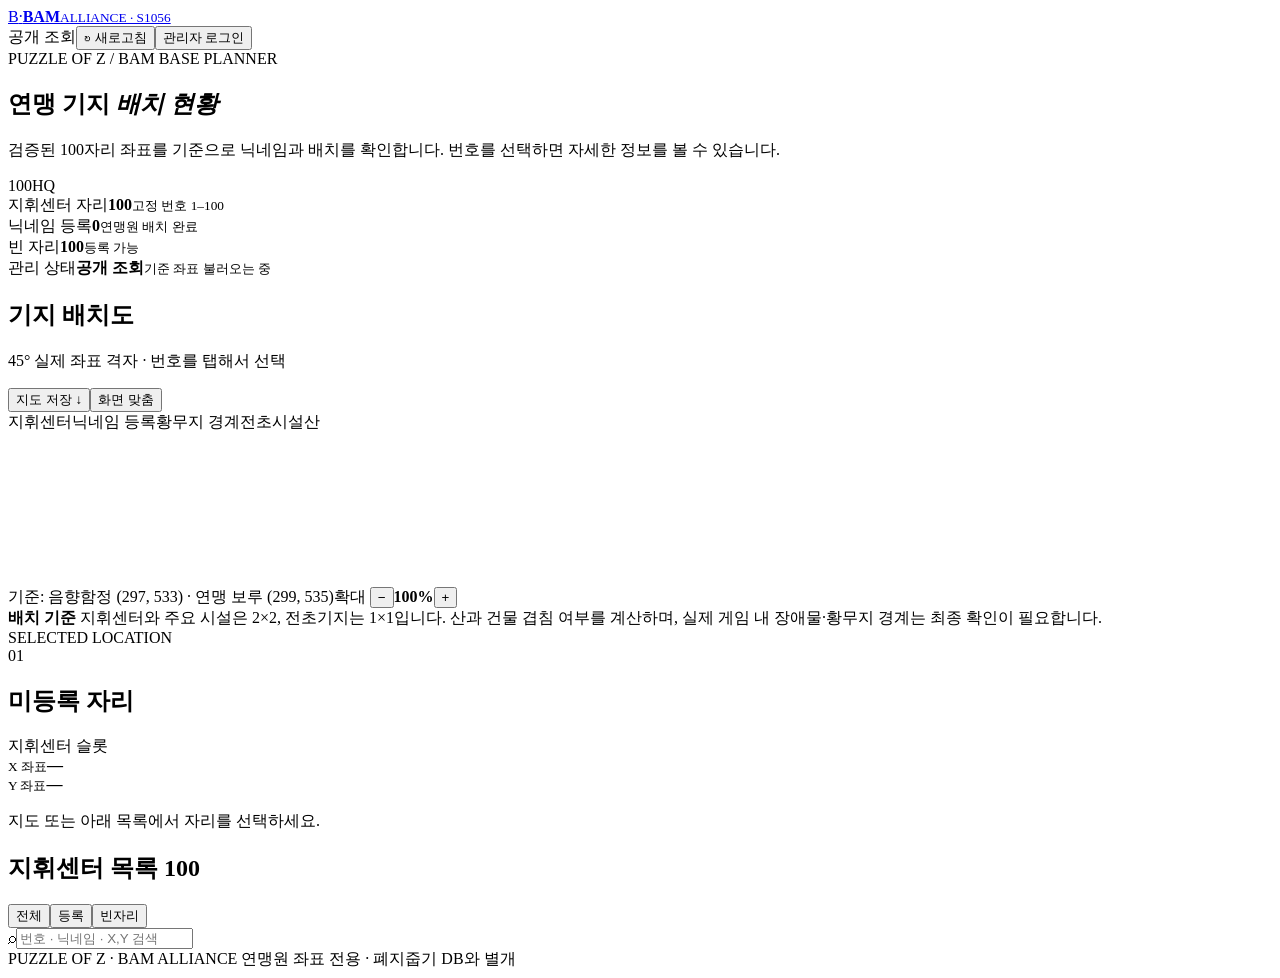
==== alliance/index.html @ bd4b23c2 "Add separate mobile alliance layout management UI" ====
<!doctype html>
<html lang="ko">
<head>
  <meta charset="utf-8"><meta name="viewport" content="width=device-width,initial-scale=1,viewport-fit=cover">
  <meta name="theme-color" content="#10263c">
  <meta name="description" content="Puzzle of Z BAM 연맹 100자리 기지 배치도와 실시간 좌표·닉네임 관리">
  <title>BAM 연맹 | 기지 좌표 관리</title>
  <link rel="stylesheet" href="./style.css?v=3">
  <script defer src="./app.js?v=3"></script>
</head>
<body>
  <header class="topbar">
    <div class="top-inner"><a class="brand" href="./" aria-label="BAM 연맹 좌표 홈"><span class="brand-symbol">B<span>·</span></span><span><strong>BAM</strong><small>ALLIANCE · S1056</small></span></a>
      <div class="top-actions"><span class="online-indicator"><i></i>공개 조회</span><button class="top-button" id="refresh" title="최신 데이터 다시 읽기">↻ <span>새로고침</span></button><button class="top-button admin-button" id="adminOpen">관리자 로그인</button></div>
    </div>
  </header>
  <main class="container">
    <section class="intro">
      <div class="eyebrow">PUZZLE OF Z / BAM BASE PLANNER</div><div class="intro-row"><div><h1>연맹 기지 <em>배치 현황</em></h1><p>검증된 100자리 좌표를 기준으로 닉네임과 배치를 확인합니다. 번호를 선택하면 자세한 정보를 볼 수 있습니다.</p></div><div class="intro-mark" aria-hidden="true">100<span>HQ</span></div></div>
    </section>
    <section class="metrics" aria-label="현황">
      <div class="metric"><span>지휘센터 자리</span><strong id="countTotal">100</strong><small>고정 번호 1–100</small></div>
      <div class="metric"><span>닉네임 등록</span><strong id="countRegistered">0</strong><small>연맹원 배치 완료</small></div>
      <div class="metric"><span>빈 자리</span><strong id="countVacant">100</strong><small>등록 가능</small></div>
      <div class="metric"><span>관리 상태</span><strong id="modeStatus" class="mode-small">공개 조회</strong><small id="updated">기준 좌표 불러오는 중</small></div>
    </section>
    <div id="notice" role="status" aria-live="polite" hidden></div>
    <section class="workbench">
      <div class="view-column">
        <div class="section-bar"><div><h2>기지 배치도</h2><p>45° 실제 좌표 격자 · 번호를 탭해서 선택</p></div><div class="bar-actions"><button class="quiet" id="exportSvg" title="표시된 배치도 SVG로 저장">지도 저장 ↓</button><button class="quiet" id="resetZoom">화면 맞춤</button></div></div>
        <div class="map-card">
          <div class="legend"><span><i class="swatch hq"></i>지휘센터</span><span><i class="swatch named"></i>닉네임 등록</span><span><i class="swatch edge"></i>황무지 경계</span><span><i class="swatch outpost"></i>전초</span><span><i class="swatch facility"></i>시설</span><span><i class="swatch mountain"></i>산</span></div>
          <div class="map-stage" id="mapStage"><svg id="mapSvg" role="img" aria-label="100개 지휘센터와 연맹 시설 좌표 지도" xmlns="http://www.w3.org/2000/svg" tabindex="0"></svg></div>
          <div class="map-foot"><span><i class="foot-dot"></i> 기준: 음향함정 (297, 533) · 연맹 보루 (299, 535)</span><span>확대 <button id="zoomOut" aria-label="축소">−</button><b id="zoomLabel">100%</b><button id="zoomIn" aria-label="확대">+</button></span></div>
        </div>
        <div class="map-note"><strong>배치 기준</strong> 지휘센터와 주요 시설은 2×2, 전초기지는 1×1입니다. 산과 건물 겹침 여부를 계산하며, 실제 게임 내 장애물·황무지 경계는 최종 확인이 필요합니다.</div>
      </div>
      <aside class="side-column">
        <section class="panel focus-panel"><div class="panel-label">SELECTED LOCATION</div><div class="focus-head"><div class="num-chip" id="selNum">01</div><div><h2 id="selName">미등록 자리</h2><span id="selSub">지휘센터 슬롯</span></div></div><div class="coord-grid"><div><small>X 좌표</small><strong id="selX">—</strong></div><div><small>Y 좌표</small><strong id="selY">—</strong></div></div><button id="editOpen" class="primary-button" hidden>이 자리 수정하기</button><p class="focus-help" id="focusHelp">지도 또는 아래 목록에서 자리를 선택하세요.</p></section>
        <section class="panel list-panel"><div class="panel-top"><h2>지휘센터 목록 <span id="listCount">100</span></h2><div class="switches" role="group" aria-label="자리 필터"><button class="active" data-filter="all">전체</button><button data-filter="named">등록</button><button data-filter="vacant">빈자리</button></div></div><label class="search-box"><span>⌕</span><input id="search" type="search" autocomplete="off" placeholder="번호 · 닉네임 · X,Y 검색" aria-label="지휘센터 검색"></label><div id="slotList" class="slot-list"></div></section>
      </aside>
    </section>
    <footer>PUZZLE OF Z · BAM ALLIANCE <span>연맹원 좌표 전용 · 폐지줍기 DB와 별개</span></footer>
  </main>
  <div class="overlay" id="loginDialog" hidden><div class="dialog" role="dialog" aria-modal="true" aria-labelledby="loginTitle"><button class="close" data-close="loginDialog" aria-label="닫기">×</button><div class="dialog-icon">◆</div><h2 id="loginTitle">연맹장 관리 모드</h2><p>비밀번호로 로그인하면 닉네임과 좌표를 편집할 수 있습니다.</p><form id="loginForm"><label class="field-label" for="pinInput">관리 비밀번호</label><input id="pinInput" type="password" inputmode="numeric" autocomplete="current-password" placeholder="비밀번호 입력" required maxlength="32"><div id="loginError" class="error"></div><button class="primary-button" type="submit">관리자 로그인</button></form><small>연맹원 조회는 비밀번호 없이 사용할 수 있습니다.</small></div></div>
  <div class="overlay" id="editDialog" hidden><div class="dialog" role="dialog" aria-modal="true" aria-labelledby="editTitle"><button class="close" data-close="editDialog" aria-label="닫기">×</button><div class="dialog-icon">✎</div><h2 id="editTitle">지휘센터 수정</h2><p>지휘센터 번호는 유지됩니다. 닉네임 또는 좌표를 수정하면 지도에 반영됩니다.</p><form id="editForm"><div class="form-columns"><div><label class="field-label" for="editNumber">번호</label><input id="editNumber" readonly></div><div><label class="field-label" for="editNickname">닉네임</label><input id="editNickname" maxlength="24" autocomplete="off" placeholder="예: 크로미"></div><div><label class="field-label" for="editX">X 좌표</label><input id="editX" type="number" min="0" max="2000" required></div><div><label class="field-label" for="editY">Y 좌표</label><input id="editY" type="number" min="0" max="2000" required></div></div><div id="editError" class="error"></div><button class="primary-button" type="submit">GitHub가 아닌 별도 DB에 저장</button></form><small>2×2 건물 충돌 및 녹색 영역을 서버에서 다시 검사합니다.</small></div></div>
</body></html>
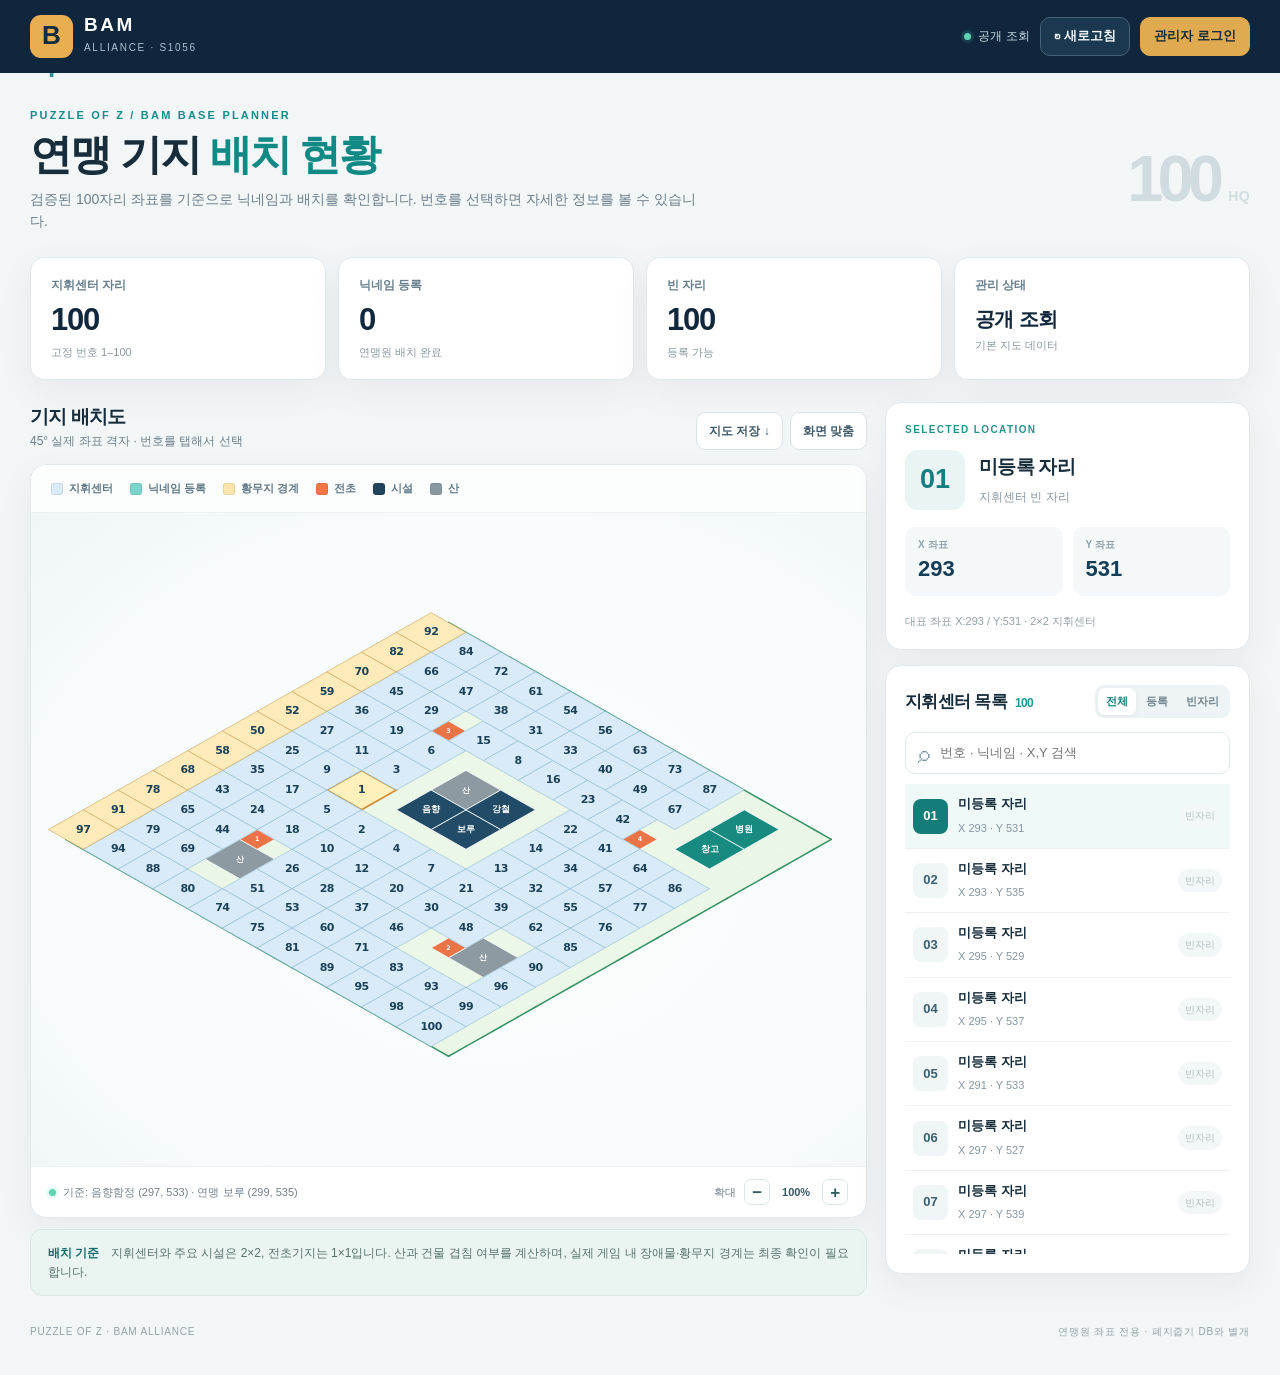
==== commit 715efce2: "Simplify guild leader edit button label" ====
--- a/alliance/index.html
+++ b/alliance/index.html
@@ -43,5 +43,5 @@
     <footer>PUZZLE OF Z · BAM ALLIANCE <span>연맹원 좌표 전용 · 폐지줍기 DB와 별개</span></footer>
   </main>
   <div class="overlay" id="loginDialog" hidden><div class="dialog" role="dialog" aria-modal="true" aria-labelledby="loginTitle"><button class="close" data-close="loginDialog" aria-label="닫기">×</button><div class="dialog-icon">◆</div><h2 id="loginTitle">연맹장 관리 모드</h2><p>비밀번호로 로그인하면 닉네임과 좌표를 편집할 수 있습니다.</p><form id="loginForm"><label class="field-label" for="pinInput">관리 비밀번호</label><input id="pinInput" type="password" inputmode="numeric" autocomplete="current-password" placeholder="비밀번호 입력" required maxlength="32"><div id="loginError" class="error"></div><button class="primary-button" type="submit">관리자 로그인</button></form><small>연맹원 조회는 비밀번호 없이 사용할 수 있습니다.</small></div></div>
-  <div class="overlay" id="editDialog" hidden><div class="dialog" role="dialog" aria-modal="true" aria-labelledby="editTitle"><button class="close" data-close="editDialog" aria-label="닫기">×</button><div class="dialog-icon">✎</div><h2 id="editTitle">지휘센터 수정</h2><p>지휘센터 번호는 유지됩니다. 닉네임 또는 좌표를 수정하면 지도에 반영됩니다.</p><form id="editForm"><div class="form-columns"><div><label class="field-label" for="editNumber">번호</label><input id="editNumber" readonly></div><div><label class="field-label" for="editNickname">닉네임</label><input id="editNickname" maxlength="24" autocomplete="off" placeholder="예: 크로미"></div><div><label class="field-label" for="editX">X 좌표</label><input id="editX" type="number" min="0" max="2000" required></div><div><label class="field-label" for="editY">Y 좌표</label><input id="editY" type="number" min="0" max="2000" required></div></div><div id="editError" class="error"></div><button class="primary-button" type="submit">GitHub가 아닌 별도 DB에 저장</button></form><small>2×2 건물 충돌 및 녹색 영역을 서버에서 다시 검사합니다.</small></div></div>
+  <div class="overlay" id="editDialog" hidden><div class="dialog" role="dialog" aria-modal="true" aria-labelledby="editTitle"><button class="close" data-close="editDialog" aria-label="닫기">×</button><div class="dialog-icon">✎</div><h2 id="editTitle">지휘센터 수정</h2><p>지휘센터 번호는 유지됩니다. 닉네임 또는 좌표를 수정하면 지도에 반영됩니다.</p><form id="editForm"><div class="form-columns"><div><label class="field-label" for="editNumber">번호</label><input id="editNumber" readonly></div><div><label class="field-label" for="editNickname">닉네임</label><input id="editNickname" maxlength="24" autocomplete="off" placeholder="예: 크로미"></div><div><label class="field-label" for="editX">X 좌표</label><input id="editX" type="number" min="0" max="2000" required></div><div><label class="field-label" for="editY">Y 좌표</label><input id="editY" type="number" min="0" max="2000" required></div></div><div id="editError" class="error"></div><button class="primary-button" type="submit">변경사항 저장</button></form><small>2×2 건물 충돌 및 녹색 영역을 서버에서 다시 검사합니다.</small></div></div>
 </body></html>
--- a/alliance/style.css
+++ b/alliance/style.css
@@ -0,0 +1 @@
+:root{--navy:#10273d;--navy2:#19374f;--ink:#172d3c;--sub:#6c7e8b;--bg:#f3f6f7;--line:#e0e8ec;--teal:#067f7c;--gold:#dda548;--blue:#dcecf7;--shadow:0 12px 36px rgba(20,43,62,.055)}*{box-sizing:border-box}html{scroll-behavior:smooth}body{margin:0;background:var(--bg);color:var(--ink);font:15px/1.55 -apple-system,BlinkMacSystemFont,"Noto Sans KR","Apple SD Gothic Neo","Malgun Gothic",sans-serif}button,input{font:inherit}button{cursor:pointer}button:focus-visible,input:focus-visible{outline:3px solid #78d0c7;outline-offset:2px}a{color:inherit;text-decoration:none}[hidden]{display:none!important}.topbar{background:#10263c;color:#fff}.top-inner{max-width:1500px;padding:15px 30px;margin:auto;display:flex;align-items:center;justify-content:space-between;gap:15px}.brand{display:flex;align-items:center;gap:11px}.brand-symbol{background:#e9ae50;color:#152d3f;font-size:26px;font-weight:900;border-radius:11px;display:grid;place-items:center;width:43px;height:43px}.brand-symbol span{color:#278f91}.brand strong{display:block;font-size:19px;letter-spacing:.13em;line-height:1}.brand small{font-size:10px;letter-spacing:.17em;color:#aac2d1}.top-actions{display:flex;gap:10px;align-items:center}.top-button{border:1px solid #456176;color:#f0f7fa;background:#1a3850;border-radius:10px;padding:8px 13px;font-weight:650;font-size:13px}.top-button:hover{background:#254b65}.admin-button{background:#dfaa50;color:#152c3d;border-color:#dfaa50}.admin-button:hover{background:#f4c672}.online-indicator{display:flex;align-items:center;gap:7px;font-size:12px;color:#c8dbdf}.online-indicator i,.foot-dot{width:7px;height:7px;border-radius:100%;display:inline-block;background:#5ed4b5;box-shadow:0 0 0 3px rgba(94,212,181,.13)}.container{max-width:1500px;padding:0 30px;margin:auto}.intro{padding:34px 0 25px}.eyebrow{color:#168b8c;font-size:11px;font-weight:900;letter-spacing:.2em}.intro-row{display:flex;align-items:center;justify-content:space-between;gap:22px}.intro h1{font-size:clamp(29px,3.3vw,44px);line-height:1.16;letter-spacing:-.047em;margin:7px 0 9px}.intro h1 em{font-style:normal;color:#118985}.intro p{margin:0;color:var(--sub);font-size:14px;max-width:680px}.intro-mark{color:#d1dce0;font-size:65px;line-height:1;font-weight:900;letter-spacing:-.09em}.intro-mark span{font-size:14px;letter-spacing:.03em;margin-left:10px}.metrics{display:grid;grid-template-columns:repeat(4,minmax(0,1fr));gap:12px;margin-bottom:22px}.metric{border:1px solid var(--line);background:white;border-radius:14px;padding:18px 20px;min-width:0;box-shadow:var(--shadow)}.metric>span{display:block;color:#677f8d;font-size:12px;font-weight:650}.metric strong{display:block;font-size:31px;line-height:1.2;font-weight:850;letter-spacing:-.04em;margin-top:6px;color:var(--navy)}.metric .mode-small{font-size:20px;letter-spacing:-.03em;margin-top:12px}.metric small{display:block;color:#8798a2;font-size:11px;margin-top:6px;overflow:hidden;text-overflow:ellipsis;white-space:nowrap}.workbench{display:grid;grid-template-columns:minmax(0,1.95fr) minmax(315px,.85fr);gap:18px;align-items:start}.section-bar{display:flex;justify-content:space-between;gap:12px;align-items:end;margin:0 0 14px}.section-bar h2,.panel h2{font-size:19px;letter-spacing:-.04em;margin:0}.section-bar p{margin:0;color:var(--sub);font-size:12px}.bar-actions{display:flex;gap:7px}.quiet{background:#fff;border:1px solid #d9e4e9;color:#405a69;font-size:12px;font-weight:700;padding:9px 12px;border-radius:9px;white-space:nowrap}.quiet:hover{border-color:#84c2c1;color:var(--teal)}.map-card,.panel{background:#fff;border-radius:16px;border:1px solid var(--line);box-shadow:var(--shadow);overflow:hidden}.legend{display:flex;align-items:center;gap:17px;flex-wrap:wrap;padding:15px 20px;background:#fcfefe;border-bottom:1px solid #edf0f1;font-size:11px;font-weight:700;color:#607785}.legend>span{display:inline-flex;align-items:center;gap:6px}.swatch{display:inline-block;width:12px;height:12px;border-radius:3px;border:1px solid rgba(0,0,0,.08)}.swatch.hq{background:#d9ecf9}.swatch.named{background:#7bd4cc}.swatch.edge{background:#fbe5ab}.swatch.outpost{background:#f27543}.swatch.facility{background:#20445a}.swatch.mountain{background:#8a999f}.map-stage{position:relative;background:radial-gradient(ellipse at 55% 54%,#fdfefe 0%,#f7fbfb 70%,#f0f5f5 100%);height:clamp(410px,51vw,740px);min-height:410px;overflow:hidden;touch-action:none;cursor:grab}.map-stage.dragging{cursor:grabbing}.map-stage svg{width:100%;height:100%;display:block;user-select:none}.map-stage svg text{pointer-events:none}.map-stage .hq-tile{cursor:pointer;stroke:#8eb9d2;stroke-width:1.05;transition:fill .15s}.map-stage .hq-tile:hover{fill:#bdddee}.map-stage .hq-tile.selected{fill:#fff0bc!important;stroke:#d58e32;stroke-width:3}.map-stage .hq-tile.registered{fill:#a3e1dc}.map-stage .hq-tile.boundary{fill:#ffebb9}.map-stage .hq-tile.registered.boundary{fill:#cfe6c9}.map-stage .special-tile{stroke:#f7fcfd;stroke-width:1.45}.map-stage .territory{fill:#e4f5df;stroke:none}.map-stage .territory-border{stroke:#389366;stroke-width:2.7;stroke-linecap:round}.map-stage .mountain{fill:#8d9aa1}.map-stage .outpost{fill:#eb7447}.map-stage .fort,.map-stage .sound,.map-stage .steel{fill:#214b66}.map-stage .warehouse,.map-stage .hospital{fill:#178b80}.map-stage .hq-no{font-size:19px;font-weight:750;fill:#1b4158;text-anchor:middle;dominant-baseline:middle;letter-spacing:-1px}.map-stage .hq-nick{font-size:11.5px;font-weight:700;fill:#065752;text-anchor:middle;dominant-baseline:middle}.map-stage .special-label{font-size:16px;font-weight:750;fill:white;text-anchor:middle;dominant-baseline:middle}.map-stage .outpost-label{font-size:11px;font-weight:850;fill:#fff;text-anchor:middle;dominant-baseline:middle}.map-stage .mount-label{font-size:14px;font-weight:700;fill:white;text-anchor:middle;dominant-baseline:middle}.map-foot{display:flex;align-items:center;justify-content:space-between;gap:10px;border-top:1px solid #eaf0f1;padding:12px 18px;color:#71818a;font-size:11px}.map-foot>span:first-child{display:flex;align-items:center;gap:7px}.map-foot>span:last-child{white-space:nowrap;display:flex;align-items:center;gap:8px}.map-foot button{width:26px;height:26px;border-radius:7px;border:1px solid #d9e5e7;background:#fff;color:#315e64;font-size:17px;font-weight:bold;line-height:1}.map-foot b{font-size:11px;width:36px;text-align:center;color:#385968}.map-note{border:1px solid #d7e7e3;background:#eaf5f1;border-radius:12px;color:#58716d;padding:14px 17px;font-size:12px;margin-top:11px}.map-note strong{color:#166c6c;margin-right:8px}.side-column{display:grid;gap:15px}.panel{padding:19px}.panel-label{font-weight:850;font-size:10px;letter-spacing:.14em;color:#27918c;margin-bottom:12px}.focus-head{display:flex;gap:14px;align-items:center}.num-chip{width:60px;height:60px;border-radius:13px;background:#e9f4f4;color:#147e80;display:grid;place-items:center;font-size:27px;font-weight:850;flex:none}.focus-head h2{margin:0 0 3px;font-size:19px;overflow-wrap:anywhere}.focus-head span{font-size:12px;color:#8796a1}.coord-grid{display:grid;grid-template-columns:1fr 1fr;gap:10px;margin:17px 0}.coord-grid>div{background:#f4f8f9;border-radius:10px;padding:10px 13px}.coord-grid small{display:block;color:#91a1a9;font-size:10px;font-weight:700}.coord-grid strong{display:block;font-size:22px;color:#163e58;font-weight:800}.primary-button{display:block;width:100%;border:0;border-radius:10px;padding:13px;background:#0d8984;color:#fff;font-size:14px;font-weight:800}.primary-button:hover{background:#08716e}.focus-help{font-size:11px;color:#91a0a8;margin:12px 0 0}.panel-top{display:flex;justify-content:space-between;gap:8px;align-items:center;margin-bottom:14px}.panel-top h2{font-size:17px;white-space:nowrap}.panel-top h2 span{font-size:12px;margin-left:4px;color:#1c9894}.switches{display:flex;background:#eef3f5;padding:3px;border-radius:9px;gap:2px}.switches button{border:0;padding:5px 8px;font-size:11px;color:#71848f;background:transparent;border-radius:7px;font-weight:750}.switches button.active{color:#137c79;background:#fff;box-shadow:0 1px 4px #c2ced048}.search-box{height:42px;display:flex;gap:8px;align-items:center;padding:0 12px;border:1px solid #e0e9ec;border-radius:10px;margin-bottom:10px;color:#78949e}.search-box span{font-size:23px;line-height:1}.search-box input{border:0;outline:0;font-size:13px;background:none;width:100%;min-width:0}.slot-list{max-height:470px;overflow:auto;scrollbar-width:thin}.slot-row{display:flex;gap:10px;align-items:center;width:100%;padding:10px 8px;border:none;border-bottom:1px solid #edf1f2;background:transparent;text-align:left;color:inherit}.slot-row:hover,.slot-row.active{background:#eff9f7}.row-no{width:35px;height:35px;border-radius:8px;background:#f0f5f6;color:#3b6070;display:grid;place-items:center;font-size:13px;font-weight:800;flex:none}.slot-row.active .row-no{background:#157d79;color:#fff}.row-body{flex:1;min-width:0}.row-name{display:block;font-size:13px;font-weight:750;white-space:nowrap;overflow:hidden;text-overflow:ellipsis}.row-coords{font-size:11px;color:#8497a1}.row-status{font-size:10px;color:#b0bec5;background:#f4f7f8;border-radius:12px;padding:4px 7px}.row-status.filled{color:#078479;background:#e5f6f3}.empty-list{text-align:center;color:#8fa3ad;padding:24px 10px;font-size:12px}footer{display:flex;justify-content:space-between;gap:10px;color:#91a1a9;font-size:10px;letter-spacing:.08em;padding:28px 0 35px}#notice{padding:12px 16px;border-radius:10px;margin-bottom:14px;background:#ebf7f5;border:1px solid #cae7e2;color:#14736f;font-size:13px}#notice.error{color:#a64238;background:#fff1ec;border-color:#f3d9d1}.overlay{position:fixed;inset:0;z-index:40;background:#0b2232ad;display:grid;place-items:center;padding:16px;backdrop-filter:blur(3px)}.dialog{background:#fff;border-radius:18px;padding:28px;box-shadow:0 24px 90px #071f3059;width:min(100%,430px);position:relative;max-height:90vh;overflow:auto}.dialog-icon{border-radius:12px;background:#e6f5f0;color:#15877d;width:42px;height:42px;display:grid;place-items:center;font-size:22px;font-weight:800;margin-bottom:12px}.dialog h2{margin:0 0 6px;font-size:23px;letter-spacing:-.04em}.dialog p{font-size:13px;color:#7d9099;margin:0 0 20px}.dialog small{display:block;font-size:11px;color:#9aaaae;margin-top:14px}.close{position:absolute;right:17px;top:12px;border:0;background:transparent;font-size:27px;color:#91a2a7}.field-label{display:block;font-weight:750;font-size:12px;margin:10px 0 6px;color:#446674}.dialog input{width:100%;border-radius:10px;border:1px solid #dbe7e9;padding:11px 12px;background:#fbfdfd;color:#193e53;min-width:0}.dialog .primary-button{margin-top:17px}.form-columns{display:grid;grid-template-columns:1fr 1fr;gap:0 12px}.error{font-size:12px;color:#b64837;margin-top:6px;min-height:1em}@media(max-width:960px){.workbench{grid-template-columns:1fr}.side-column{grid-template-columns:minmax(245px,.8fr) minmax(300px,1.2fr);align-items:start}.slot-list{max-height:430px}}@media(max-width:700px){.container{padding:0 13px}.top-inner{padding:12px 13px}.brand-symbol{width:37px;height:37px;font-size:23px}.brand strong{font-size:17px}.top-actions{gap:6px}.online-indicator{display:none}.top-button{padding:8px;font-size:11px}.intro{padding:23px 2px 19px}.intro h1{font-size:31px}.intro p{font-size:12px}.intro-mark{display:none}.metrics{grid-template-columns:repeat(2,minmax(0,1fr));gap:8px;margin-bottom:18px}.metric{padding:12px 14px;border-radius:11px}.metric strong{font-size:26px}.metric .mode-small{font-size:17px}.section-bar h2{font-size:17px}.section-bar p{font-size:11px}.quiet{font-size:10px;padding:8px}.map-stage{height:490px;min-height:490px}.legend{padding:12px;gap:9px 12px;font-size:10px}.map-foot{padding:10px;font-size:9px}.map-foot>span:first-child{max-width:56%}.side-column{grid-template-columns:1fr}.slot-list{max-height:400px}.panel{padding:16px}footer{display:block;font-size:9px}footer span{display:block;margin-top:3px}}@media(prefers-reduced-motion:reduce){*{scroll-behavior:auto!important;transition:none!important}}
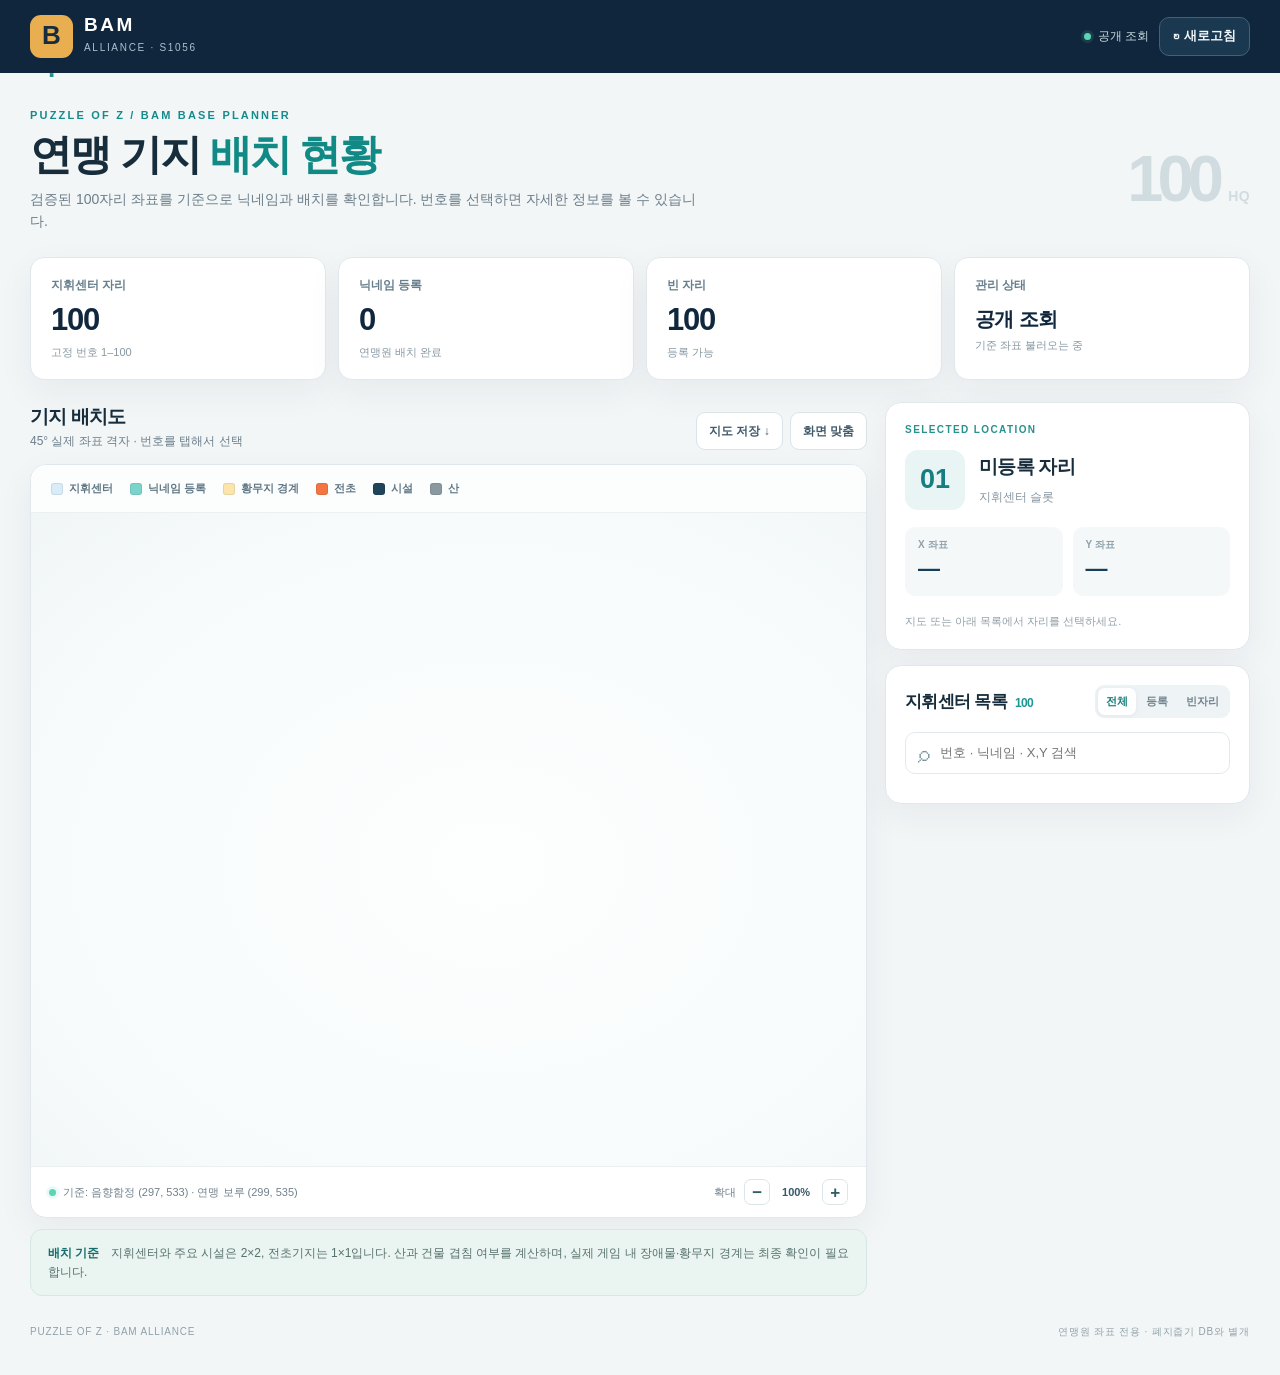
==== commit d8f22936: "Replace admin login with top-left B link to standalone administrator page" ====
--- a/alliance/index.html
+++ b/alliance/index.html
@@ -5,13 +5,13 @@
   <meta name="theme-color" content="#10263c">
   <meta name="description" content="Puzzle of Z BAM 연맹 100자리 기지 배치도와 실시간 좌표·닉네임 관리">
   <title>BAM 연맹 | 기지 좌표 관리</title>
-  <link rel="stylesheet" href="./style.css?v=3">
-  <script defer src="./app.js?v=3"></script>
+  <link rel="stylesheet" href="./style.css?v=5">
+  <script defer src="./app.js?v=5"></script>
 </head>
 <body>
   <header class="topbar">
-    <div class="top-inner"><a class="brand" href="./" aria-label="BAM 연맹 좌표 홈"><span class="brand-symbol">B<span>·</span></span><span><strong>BAM</strong><small>ALLIANCE · S1056</small></span></a>
-      <div class="top-actions"><span class="online-indicator"><i></i>공개 조회</span><button class="top-button" id="refresh" title="최신 데이터 다시 읽기">↻ <span>새로고침</span></button><button class="top-button admin-button" id="adminOpen">관리자 로그인</button></div>
+    <div class="top-inner"><div class="brand"><a class="brand-symbol" href="./admin.html" aria-label="연맹원 관리 페이지 열기" title="관리 페이지 열기">B<span>·</span></a><a class="brand-word" href="./"><strong>BAM</strong><small>ALLIANCE · S1056</small></a></div>
+      <div class="top-actions"><span class="online-indicator"><i></i>공개 조회</span><button class="top-button" id="refresh" title="최신 데이터 다시 읽기">↻ <span>새로고침</span></button></div>
     </div>
   </header>
   <main class="container">
@@ -42,6 +42,5 @@
     </section>
     <footer>PUZZLE OF Z · BAM ALLIANCE <span>연맹원 좌표 전용 · 폐지줍기 DB와 별개</span></footer>
   </main>
-  <div class="overlay" id="loginDialog" hidden><div class="dialog" role="dialog" aria-modal="true" aria-labelledby="loginTitle"><button class="close" data-close="loginDialog" aria-label="닫기">×</button><div class="dialog-icon">◆</div><h2 id="loginTitle">연맹장 관리 모드</h2><p>비밀번호로 로그인하면 닉네임과 좌표를 편집할 수 있습니다.</p><form id="loginForm"><label class="field-label" for="pinInput">관리 비밀번호</label><input id="pinInput" type="password" inputmode="numeric" autocomplete="current-password" placeholder="비밀번호 입력" required maxlength="32"><div id="loginError" class="error"></div><button class="primary-button" type="submit">관리자 로그인</button></form><small>연맹원 조회는 비밀번호 없이 사용할 수 있습니다.</small></div></div>
-  <div class="overlay" id="editDialog" hidden><div class="dialog" role="dialog" aria-modal="true" aria-labelledby="editTitle"><button class="close" data-close="editDialog" aria-label="닫기">×</button><div class="dialog-icon">✎</div><h2 id="editTitle">지휘센터 수정</h2><p>지휘센터 번호는 유지됩니다. 닉네임 또는 좌표를 수정하면 지도에 반영됩니다.</p><form id="editForm"><div class="form-columns"><div><label class="field-label" for="editNumber">번호</label><input id="editNumber" readonly></div><div><label class="field-label" for="editNickname">닉네임</label><input id="editNickname" maxlength="24" autocomplete="off" placeholder="예: 크로미"></div><div><label class="field-label" for="editX">X 좌표</label><input id="editX" type="number" min="0" max="2000" required></div><div><label class="field-label" for="editY">Y 좌표</label><input id="editY" type="number" min="0" max="2000" required></div></div><div id="editError" class="error"></div><button class="primary-button" type="submit">변경사항 저장</button></form><small>2×2 건물 충돌 및 녹색 영역을 서버에서 다시 검사합니다.</small></div></div>
+  <div class="overlay" id="editDialog" hidden><div class="dialog" role="dialog" aria-modal="true" aria-labelledby="editTitle"><button class="close" data-close="editDialog" aria-label="닫기">×</button><div class="dialog-icon">✎</div><h2 id="editTitle">지휘센터 수정</h2><p>지휘센터 번호는 유지됩니다. 닉네임 또는 좌표를 수정하면 지도가 바뀝니다.</p><form id="editForm"><div class="form-columns"><div><label class="field-label" for="editNumber">번호</label><input id="editNumber" readonly></div><div><label class="field-label" for="editNickname">닉네임</label><input id="editNickname" maxlength="24" autocomplete="off" placeholder="예: 크로미"></div><div><label class="field-label" for="editX">X 좌표</label><input id="editX" type="number" min="0" max="2000" required></div><div><label class="field-label" for="editY">Y 좌표</label><input id="editY" type="number" min="0" max="2000" required></div></div><div id="editError" class="error"></div><button class="primary-button" type="submit">변경사항 저장</button></form><small>2×2 건물 충돌 및 녹색 영역을 이 페이지에서 검사합니다.</small></div></div>
 </body></html>
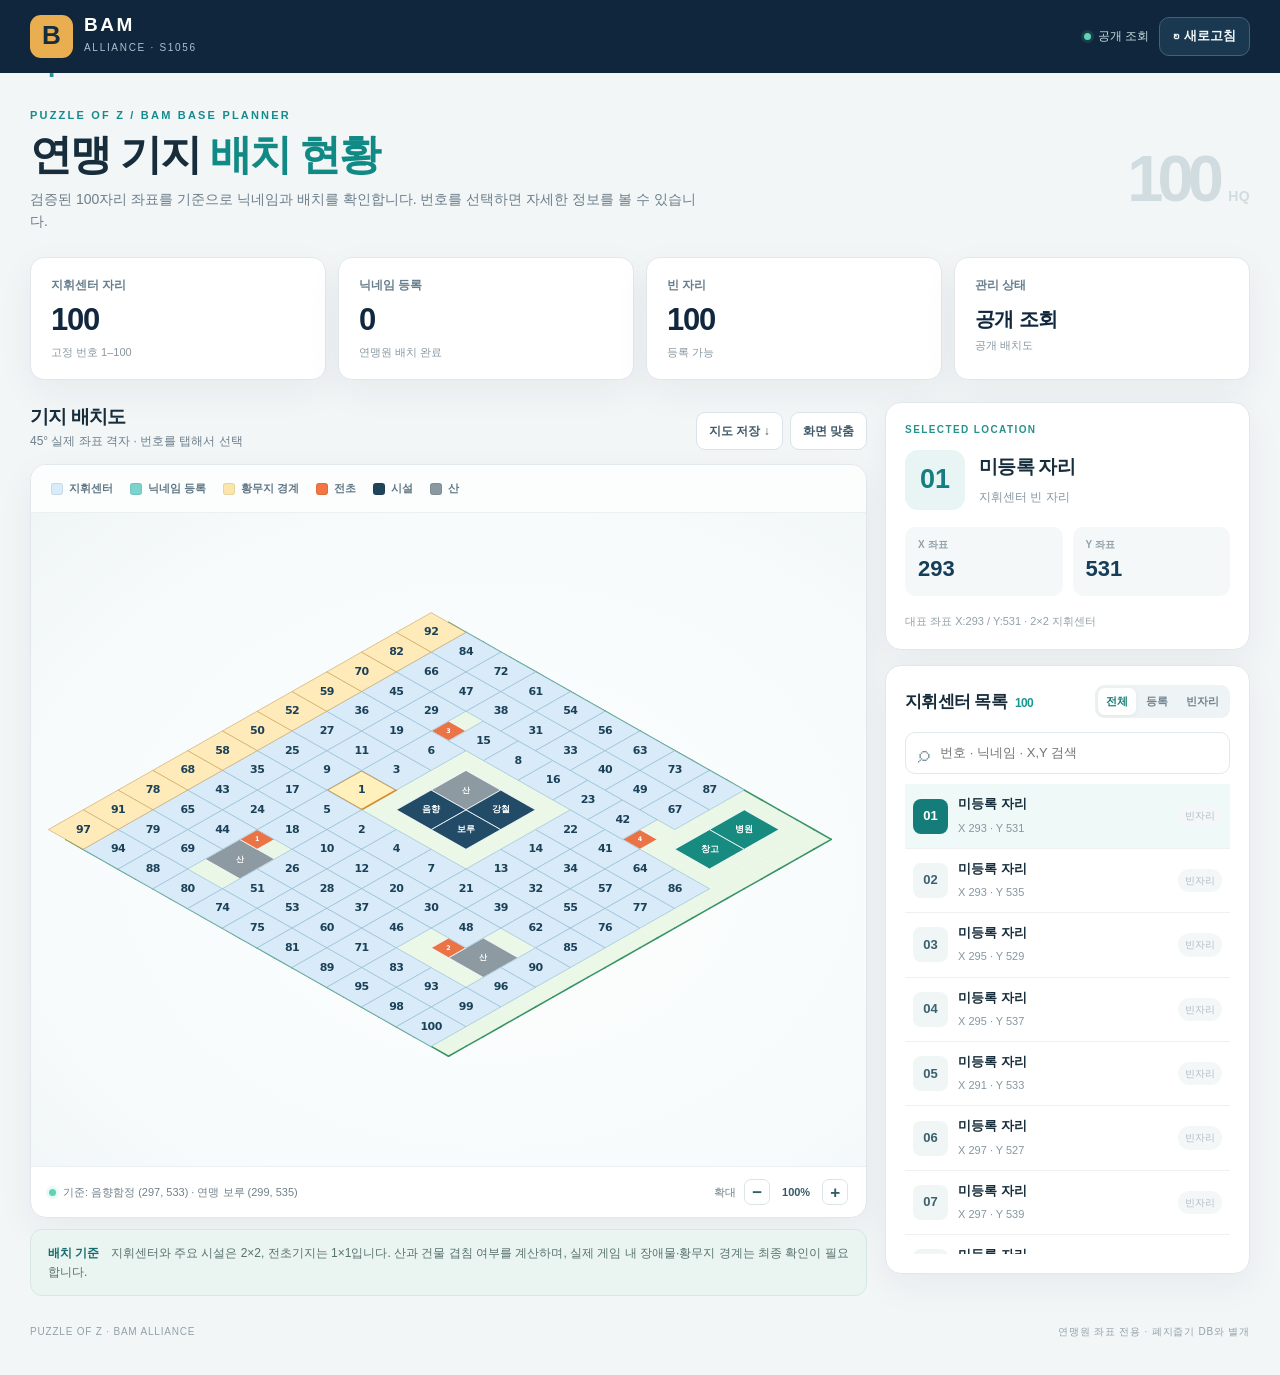
==== commit 40fa1832: "Load new shared GitHub editing and live public map script" ====
--- a/alliance/index.html
+++ b/alliance/index.html
@@ -5,8 +5,8 @@
   <meta name="theme-color" content="#10263c">
   <meta name="description" content="Puzzle of Z BAM 연맹 100자리 기지 배치도와 실시간 좌표·닉네임 관리">
   <title>BAM 연맹 | 기지 좌표 관리</title>
-  <link rel="stylesheet" href="./style.css?v=5">
-  <script defer src="./app.js?v=5"></script>
+  <link rel="stylesheet" href="./style.css?v=6">
+  <script defer src="./app.js?v=6"></script>
 </head>
 <body>
   <header class="topbar">
--- a/alliance/style.css
+++ b/alliance/style.css
@@ -1 +1,51 @@
-:root{--navy:#10273d;--navy2:#19374f;--ink:#172d3c;--sub:#6c7e8b;--bg:#f3f6f7;--line:#e0e8ec;--teal:#067f7c;--gold:#dda548;--blue:#dcecf7;--shadow:0 12px 36px rgba(20,43,62,.055)}*{box-sizing:border-box}html{scroll-behavior:smooth}body{margin:0;background:var(--bg);color:var(--ink);font:15px/1.55 -apple-system,BlinkMacSystemFont,"Noto Sans KR","Apple SD Gothic Neo","Malgun Gothic",sans-serif}button,input{font:inherit}button{cursor:pointer}button:focus-visible,input:focus-visible{outline:3px solid #78d0c7;outline-offset:2px}a{color:inherit;text-decoration:none}[hidden]{display:none!important}.topbar{background:#10263c;color:#fff}.top-inner{max-width:1500px;padding:15px 30px;margin:auto;display:flex;align-items:center;justify-content:space-between;gap:15px}.brand{display:flex;align-items:center;gap:11px}.brand-symbol{background:#e9ae50;color:#152d3f;font-size:26px;font-weight:900;border-radius:11px;display:grid;place-items:center;width:43px;height:43px}.brand-symbol span{color:#278f91}.brand strong{display:block;font-size:19px;letter-spacing:.13em;line-height:1}.brand small{font-size:10px;letter-spacing:.17em;color:#aac2d1}.top-actions{display:flex;gap:10px;align-items:center}.top-button{border:1px solid #456176;color:#f0f7fa;background:#1a3850;border-radius:10px;padding:8px 13px;font-weight:650;font-size:13px}.top-button:hover{background:#254b65}.admin-button{background:#dfaa50;color:#152c3d;border-color:#dfaa50}.admin-button:hover{background:#f4c672}.online-indicator{display:flex;align-items:center;gap:7px;font-size:12px;color:#c8dbdf}.online-indicator i,.foot-dot{width:7px;height:7px;border-radius:100%;display:inline-block;background:#5ed4b5;box-shadow:0 0 0 3px rgba(94,212,181,.13)}.container{max-width:1500px;padding:0 30px;margin:auto}.intro{padding:34px 0 25px}.eyebrow{color:#168b8c;font-size:11px;font-weight:900;letter-spacing:.2em}.intro-row{display:flex;align-items:center;justify-content:space-between;gap:22px}.intro h1{font-size:clamp(29px,3.3vw,44px);line-height:1.16;letter-spacing:-.047em;margin:7px 0 9px}.intro h1 em{font-style:normal;color:#118985}.intro p{margin:0;color:var(--sub);font-size:14px;max-width:680px}.intro-mark{color:#d1dce0;font-size:65px;line-height:1;font-weight:900;letter-spacing:-.09em}.intro-mark span{font-size:14px;letter-spacing:.03em;margin-left:10px}.metrics{display:grid;grid-template-columns:repeat(4,minmax(0,1fr));gap:12px;margin-bottom:22px}.metric{border:1px solid var(--line);background:white;border-radius:14px;padding:18px 20px;min-width:0;box-shadow:var(--shadow)}.metric>span{display:block;color:#677f8d;font-size:12px;font-weight:650}.metric strong{display:block;font-size:31px;line-height:1.2;font-weight:850;letter-spacing:-.04em;margin-top:6px;color:var(--navy)}.metric .mode-small{font-size:20px;letter-spacing:-.03em;margin-top:12px}.metric small{display:block;color:#8798a2;font-size:11px;margin-top:6px;overflow:hidden;text-overflow:ellipsis;white-space:nowrap}.workbench{display:grid;grid-template-columns:minmax(0,1.95fr) minmax(315px,.85fr);gap:18px;align-items:start}.section-bar{display:flex;justify-content:space-between;gap:12px;align-items:end;margin:0 0 14px}.section-bar h2,.panel h2{font-size:19px;letter-spacing:-.04em;margin:0}.section-bar p{margin:0;color:var(--sub);font-size:12px}.bar-actions{display:flex;gap:7px}.quiet{background:#fff;border:1px solid #d9e4e9;color:#405a69;font-size:12px;font-weight:700;padding:9px 12px;border-radius:9px;white-space:nowrap}.quiet:hover{border-color:#84c2c1;color:var(--teal)}.map-card,.panel{background:#fff;border-radius:16px;border:1px solid var(--line);box-shadow:var(--shadow);overflow:hidden}.legend{display:flex;align-items:center;gap:17px;flex-wrap:wrap;padding:15px 20px;background:#fcfefe;border-bottom:1px solid #edf0f1;font-size:11px;font-weight:700;color:#607785}.legend>span{display:inline-flex;align-items:center;gap:6px}.swatch{display:inline-block;width:12px;height:12px;border-radius:3px;border:1px solid rgba(0,0,0,.08)}.swatch.hq{background:#d9ecf9}.swatch.named{background:#7bd4cc}.swatch.edge{background:#fbe5ab}.swatch.outpost{background:#f27543}.swatch.facility{background:#20445a}.swatch.mountain{background:#8a999f}.map-stage{position:relative;background:radial-gradient(ellipse at 55% 54%,#fdfefe 0%,#f7fbfb 70%,#f0f5f5 100%);height:clamp(410px,51vw,740px);min-height:410px;overflow:hidden;touch-action:none;cursor:grab}.map-stage.dragging{cursor:grabbing}.map-stage svg{width:100%;height:100%;display:block;user-select:none}.map-stage svg text{pointer-events:none}.map-stage .hq-tile{cursor:pointer;stroke:#8eb9d2;stroke-width:1.05;transition:fill .15s}.map-stage .hq-tile:hover{fill:#bdddee}.map-stage .hq-tile.selected{fill:#fff0bc!important;stroke:#d58e32;stroke-width:3}.map-stage .hq-tile.registered{fill:#a3e1dc}.map-stage .hq-tile.boundary{fill:#ffebb9}.map-stage .hq-tile.registered.boundary{fill:#cfe6c9}.map-stage .special-tile{stroke:#f7fcfd;stroke-width:1.45}.map-stage .territory{fill:#e4f5df;stroke:none}.map-stage .territory-border{stroke:#389366;stroke-width:2.7;stroke-linecap:round}.map-stage .mountain{fill:#8d9aa1}.map-stage .outpost{fill:#eb7447}.map-stage .fort,.map-stage .sound,.map-stage .steel{fill:#214b66}.map-stage .warehouse,.map-stage .hospital{fill:#178b80}.map-stage .hq-no{font-size:19px;font-weight:750;fill:#1b4158;text-anchor:middle;dominant-baseline:middle;letter-spacing:-1px}.map-stage .hq-nick{font-size:11.5px;font-weight:700;fill:#065752;text-anchor:middle;dominant-baseline:middle}.map-stage .special-label{font-size:16px;font-weight:750;fill:white;text-anchor:middle;dominant-baseline:middle}.map-stage .outpost-label{font-size:11px;font-weight:850;fill:#fff;text-anchor:middle;dominant-baseline:middle}.map-stage .mount-label{font-size:14px;font-weight:700;fill:white;text-anchor:middle;dominant-baseline:middle}.map-foot{display:flex;align-items:center;justify-content:space-between;gap:10px;border-top:1px solid #eaf0f1;padding:12px 18px;color:#71818a;font-size:11px}.map-foot>span:first-child{display:flex;align-items:center;gap:7px}.map-foot>span:last-child{white-space:nowrap;display:flex;align-items:center;gap:8px}.map-foot button{width:26px;height:26px;border-radius:7px;border:1px solid #d9e5e7;background:#fff;color:#315e64;font-size:17px;font-weight:bold;line-height:1}.map-foot b{font-size:11px;width:36px;text-align:center;color:#385968}.map-note{border:1px solid #d7e7e3;background:#eaf5f1;border-radius:12px;color:#58716d;padding:14px 17px;font-size:12px;margin-top:11px}.map-note strong{color:#166c6c;margin-right:8px}.side-column{display:grid;gap:15px}.panel{padding:19px}.panel-label{font-weight:850;font-size:10px;letter-spacing:.14em;color:#27918c;margin-bottom:12px}.focus-head{display:flex;gap:14px;align-items:center}.num-chip{width:60px;height:60px;border-radius:13px;background:#e9f4f4;color:#147e80;display:grid;place-items:center;font-size:27px;font-weight:850;flex:none}.focus-head h2{margin:0 0 3px;font-size:19px;overflow-wrap:anywhere}.focus-head span{font-size:12px;color:#8796a1}.coord-grid{display:grid;grid-template-columns:1fr 1fr;gap:10px;margin:17px 0}.coord-grid>div{background:#f4f8f9;border-radius:10px;padding:10px 13px}.coord-grid small{display:block;color:#91a1a9;font-size:10px;font-weight:700}.coord-grid strong{display:block;font-size:22px;color:#163e58;font-weight:800}.primary-button{display:block;width:100%;border:0;border-radius:10px;padding:13px;background:#0d8984;color:#fff;font-size:14px;font-weight:800}.primary-button:hover{background:#08716e}.focus-help{font-size:11px;color:#91a0a8;margin:12px 0 0}.panel-top{display:flex;justify-content:space-between;gap:8px;align-items:center;margin-bottom:14px}.panel-top h2{font-size:17px;white-space:nowrap}.panel-top h2 span{font-size:12px;margin-left:4px;color:#1c9894}.switches{display:flex;background:#eef3f5;padding:3px;border-radius:9px;gap:2px}.switches button{border:0;padding:5px 8px;font-size:11px;color:#71848f;background:transparent;border-radius:7px;font-weight:750}.switches button.active{color:#137c79;background:#fff;box-shadow:0 1px 4px #c2ced048}.search-box{height:42px;display:flex;gap:8px;align-items:center;padding:0 12px;border:1px solid #e0e9ec;border-radius:10px;margin-bottom:10px;color:#78949e}.search-box span{font-size:23px;line-height:1}.search-box input{border:0;outline:0;font-size:13px;background:none;width:100%;min-width:0}.slot-list{max-height:470px;overflow:auto;scrollbar-width:thin}.slot-row{display:flex;gap:10px;align-items:center;width:100%;padding:10px 8px;border:none;border-bottom:1px solid #edf1f2;background:transparent;text-align:left;color:inherit}.slot-row:hover,.slot-row.active{background:#eff9f7}.row-no{width:35px;height:35px;border-radius:8px;background:#f0f5f6;color:#3b6070;display:grid;place-items:center;font-size:13px;font-weight:800;flex:none}.slot-row.active .row-no{background:#157d79;color:#fff}.row-body{flex:1;min-width:0}.row-name{display:block;font-size:13px;font-weight:750;white-space:nowrap;overflow:hidden;text-overflow:ellipsis}.row-coords{font-size:11px;color:#8497a1}.row-status{font-size:10px;color:#b0bec5;background:#f4f7f8;border-radius:12px;padding:4px 7px}.row-status.filled{color:#078479;background:#e5f6f3}.empty-list{text-align:center;color:#8fa3ad;padding:24px 10px;font-size:12px}footer{display:flex;justify-content:space-between;gap:10px;color:#91a1a9;font-size:10px;letter-spacing:.08em;padding:28px 0 35px}#notice{padding:12px 16px;border-radius:10px;margin-bottom:14px;background:#ebf7f5;border:1px solid #cae7e2;color:#14736f;font-size:13px}#notice.error{color:#a64238;background:#fff1ec;border-color:#f3d9d1}.overlay{position:fixed;inset:0;z-index:40;background:#0b2232ad;display:grid;place-items:center;padding:16px;backdrop-filter:blur(3px)}.dialog{background:#fff;border-radius:18px;padding:28px;box-shadow:0 24px 90px #071f3059;width:min(100%,430px);position:relative;max-height:90vh;overflow:auto}.dialog-icon{border-radius:12px;background:#e6f5f0;color:#15877d;width:42px;height:42px;display:grid;place-items:center;font-size:22px;font-weight:800;margin-bottom:12px}.dialog h2{margin:0 0 6px;font-size:23px;letter-spacing:-.04em}.dialog p{font-size:13px;color:#7d9099;margin:0 0 20px}.dialog small{display:block;font-size:11px;color:#9aaaae;margin-top:14px}.close{position:absolute;right:17px;top:12px;border:0;background:transparent;font-size:27px;color:#91a2a7}.field-label{display:block;font-weight:750;font-size:12px;margin:10px 0 6px;color:#446674}.dialog input{width:100%;border-radius:10px;border:1px solid #dbe7e9;padding:11px 12px;background:#fbfdfd;color:#193e53;min-width:0}.dialog .primary-button{margin-top:17px}.form-columns{display:grid;grid-template-columns:1fr 1fr;gap:0 12px}.error{font-size:12px;color:#b64837;margin-top:6px;min-height:1em}@media(max-width:960px){.workbench{grid-template-columns:1fr}.side-column{grid-template-columns:minmax(245px,.8fr) minmax(300px,1.2fr);align-items:start}.slot-list{max-height:430px}}@media(max-width:700px){.container{padding:0 13px}.top-inner{padding:12px 13px}.brand-symbol{width:37px;height:37px;font-size:23px}.brand strong{font-size:17px}.top-actions{gap:6px}.online-indicator{display:none}.top-button{padding:8px;font-size:11px}.intro{padding:23px 2px 19px}.intro h1{font-size:31px}.intro p{font-size:12px}.intro-mark{display:none}.metrics{grid-template-columns:repeat(2,minmax(0,1fr));gap:8px;margin-bottom:18px}.metric{padding:12px 14px;border-radius:11px}.metric strong{font-size:26px}.metric .mode-small{font-size:17px}.section-bar h2{font-size:17px}.section-bar p{font-size:11px}.quiet{font-size:10px;padding:8px}.map-stage{height:490px;min-height:490px}.legend{padding:12px;gap:9px 12px;font-size:10px}.map-foot{padding:10px;font-size:9px}.map-foot>span:first-child{max-width:56%}.side-column{grid-template-columns:1fr}.slot-list{max-height:400px}.panel{padding:16px}footer{display:block;font-size:9px}footer span{display:block;margin-top:3px}}@media(prefers-reduced-motion:reduce){*{scroll-behavior:auto!important;transition:none!important}}+:root{--navy:#10273d;--navy2:#19374f;--ink:#172d3c;--sub:#6c7e8b;--bg:#f3f6f7;--line:#e0e8ec;--teal:#067f7c;--gold:#dda548;--blue:#dcecf7;--shadow:0 12px 36px rgba(20,43,62,.055)}*{box-sizing:border-box}html{scroll-behavior:smooth}body{margin:0;background:var(--bg);color:var(--ink);font:15px/1.55 -apple-system,BlinkMacSystemFont,"Noto Sans KR","Apple SD Gothic Neo","Malgun Gothic",sans-serif}button,input{font:inherit}button{cursor:pointer}button:focus-visible,input:focus-visible{outline:3px solid #78d0c7;outline-offset:2px}a{color:inherit;text-decoration:none}[hidden]{display:none!important}.topbar{background:#10263c;color:#fff}.top-inner{max-width:1500px;padding:15px 30px;margin:auto;display:flex;align-items:center;justify-content:space-between;gap:15px}.brand{display:flex;align-items:center;gap:11px}.brand-symbol{background:#e9ae50;color:#152d3f;font-size:26px;font-weight:900;border-radius:11px;display:grid;place-items:center;width:43px;height:43px}.brand-symbol span{color:#278f91}.brand strong{display:block;font-size:19px;letter-spacing:.13em;line-height:1}.brand small{font-size:10px;letter-spacing:.17em;color:#aac2d1}.top-actions{display:flex;gap:10px;align-items:center}.top-button{border:1px solid #456176;color:#f0f7fa;background:#1a3850;border-radius:10px;padding:8px 13px;font-weight:650;font-size:13px}.top-button:hover{background:#254b65}.admin-button{background:#dfaa50;color:#152c3d;border-color:#dfaa50}.admin-button:hover{background:#f4c672}.online-indicator{display:flex;align-items:center;gap:7px;font-size:12px;color:#c8dbdf}.online-indicator i,.foot-dot{width:7px;height:7px;border-radius:100%;display:inline-block;background:#5ed4b5;box-shadow:0 0 0 3px rgba(94,212,181,.13)}.container{max-width:1500px;padding:0 30px;margin:auto}.intro{padding:34px 0 25px}.eyebrow{color:#168b8c;font-size:11px;font-weight:900;letter-spacing:.2em}.intro-row{display:flex;align-items:center;justify-content:space-between;gap:22px}.intro h1{font-size:clamp(29px,3.3vw,44px);line-height:1.16;letter-spacing:-.047em;margin:7px 0 9px}.intro h1 em{font-style:normal;color:#118985}.intro p{margin:0;color:var(--sub);font-size:14px;max-width:680px}.intro-mark{color:#d1dce0;font-size:65px;line-height:1;font-weight:900;letter-spacing:-.09em}.intro-mark span{font-size:14px;letter-spacing:.03em;margin-left:10px}.metrics{display:grid;grid-template-columns:repeat(4,minmax(0,1fr));gap:12px;margin-bottom:22px}.metric{border:1px solid var(--line);background:white;border-radius:14px;padding:18px 20px;min-width:0;box-shadow:var(--shadow)}.metric>span{display:block;color:#677f8d;font-size:12px;font-weight:650}.metric strong{display:block;font-size:31px;line-height:1.2;font-weight:850;letter-spacing:-.04em;margin-top:6px;color:var(--navy)}.metric .mode-small{font-size:20px;letter-spacing:-.03em;margin-top:12px}.metric small{display:block;color:#8798a2;font-size:11px;margin-top:6px;overflow:hidden;text-overflow:ellipsis;white-space:nowrap}.workbench{display:grid;grid-template-columns:minmax(0,1.95fr) minmax(315px,.85fr);gap:18px;align-items:start}.section-bar{display:flex;justify-content:space-between;gap:12px;align-items:end;margin:0 0 14px}.section-bar h2,.panel h2{font-size:19px;letter-spacing:-.04em;margin:0}.section-bar p{margin:0;color:var(--sub);font-size:12px}.bar-actions{display:flex;gap:7px}.quiet{background:#fff;border:1px solid #d9e4e9;color:#405a69;font-size:12px;font-weight:700;padding:9px 12px;border-radius:9px;white-space:nowrap}.quiet:hover{border-color:#84c2c1;color:var(--teal)}.map-card,.panel{background:#fff;border-radius:16px;border:1px solid var(--line);box-shadow:var(--shadow);overflow:hidden}.legend{display:flex;align-items:center;gap:17px;flex-wrap:wrap;padding:15px 20px;background:#fcfefe;border-bottom:1px solid #edf0f1;font-size:11px;font-weight:700;color:#607785}.legend>span{display:inline-flex;align-items:center;gap:6px}.swatch{display:inline-block;width:12px;height:12px;border-radius:3px;border:1px solid rgba(0,0,0,.08)}.swatch.hq{background:#d9ecf9}.swatch.named{background:#7bd4cc}.swatch.edge{background:#fbe5ab}.swatch.outpost{background:#f27543}.swatch.facility{background:#20445a}.swatch.mountain{background:#8a999f}.map-stage{position:relative;background:radial-gradient(ellipse at 55% 54%,#fdfefe 0%,#f7fbfb 70%,#f0f5f5 100%);height:clamp(410px,51vw,740px);min-height:410px;overflow:hidden;touch-action:none;cursor:grab}.map-stage.dragging{cursor:grabbing}.map-stage svg{width:100%;height:100%;display:block;user-select:none}.map-stage svg text{pointer-events:none}.map-stage .hq-tile{cursor:pointer;stroke:#8eb9d2;stroke-width:1.05;transition:fill .15s}.map-stage .hq-tile:hover{fill:#bdddee}.map-stage .hq-tile.selected{fill:#fff0bc!important;stroke:#d58e32;stroke-width:3}.map-stage .hq-tile.registered{fill:#a3e1dc}.map-stage .hq-tile.boundary{fill:#ffebb9}.map-stage .hq-tile.registered.boundary{fill:#cfe6c9}.map-stage .special-tile{stroke:#f7fcfd;stroke-width:1.45}.map-stage .territory{fill:#e4f5df;stroke:none}.map-stage .territory-border{stroke:#389366;stroke-width:2.7;stroke-linecap:round}.map-stage .mountain{fill:#8d9aa1}.map-stage .outpost{fill:#eb7447}.map-stage .fort,.map-stage .sound,.map-stage .steel{fill:#214b66}.map-stage .warehouse,.map-stage .hospital{fill:#178b80}.map-stage .hq-no{font-size:19px;font-weight:750;fill:#1b4158;text-anchor:middle;dominant-baseline:middle;letter-spacing:-1px}.map-stage .hq-nick{font-size:11.5px;font-weight:700;fill:#065752;text-anchor:middle;dominant-baseline:middle}.map-stage .special-label{font-size:16px;font-weight:750;fill:white;text-anchor:middle;dominant-baseline:middle}.map-stage .outpost-label{font-size:11px;font-weight:850;fill:#fff;text-anchor:middle;dominant-baseline:middle}.map-stage .mount-label{font-size:14px;font-weight:700;fill:white;text-anchor:middle;dominant-baseline:middle}.map-foot{display:flex;align-items:center;justify-content:space-between;gap:10px;border-top:1px solid #eaf0f1;padding:12px 18px;color:#71818a;font-size:11px}.map-foot>span:first-child{display:flex;align-items:center;gap:7px}.map-foot>span:last-child{white-space:nowrap;display:flex;align-items:center;gap:8px}.map-foot button{width:26px;height:26px;border-radius:7px;border:1px solid #d9e5e7;background:#fff;color:#315e64;font-size:17px;font-weight:bold;line-height:1}.map-foot b{font-size:11px;width:36px;text-align:center;color:#385968}.map-note{border:1px solid #d7e7e3;background:#eaf5f1;border-radius:12px;color:#58716d;padding:14px 17px;font-size:12px;margin-top:11px}.map-note strong{color:#166c6c;margin-right:8px}.side-column{display:grid;gap:15px}.panel{padding:19px}.panel-label{font-weight:850;font-size:10px;letter-spacing:.14em;color:#27918c;margin-bottom:12px}.focus-head{display:flex;gap:14px;align-items:center}.num-chip{width:60px;height:60px;border-radius:13px;background:#e9f4f4;color:#147e80;display:grid;place-items:center;font-size:27px;font-weight:850;flex:none}.focus-head h2{margin:0 0 3px;font-size:19px;overflow-wrap:anywhere}.focus-head span{font-size:12px;color:#8796a1}.coord-grid{display:grid;grid-template-columns:1fr 1fr;gap:10px;margin:17px 0}.coord-grid>div{background:#f4f8f9;border-radius:10px;padding:10px 13px}.coord-grid small{display:block;color:#91a1a9;font-size:10px;font-weight:700}.coord-grid strong{display:block;font-size:22px;color:#163e58;font-weight:800}.primary-button{display:block;width:100%;border:0;border-radius:10px;padding:13px;background:#0d8984;color:#fff;font-size:14px;font-weight:800}.primary-button:hover{background:#08716e}.focus-help{font-size:11px;color:#91a0a8;margin:12px 0 0}.panel-top{display:flex;justify-content:space-between;gap:8px;align-items:center;margin-bottom:14px}.panel-top h2{font-size:17px;white-space:nowrap}.panel-top h2 span{font-size:12px;margin-left:4px;color:#1c9894}.switches{display:flex;background:#eef3f5;padding:3px;border-radius:9px;gap:2px}.switches button{border:0;padding:5px 8px;font-size:11px;color:#71848f;background:transparent;border-radius:7px;font-weight:750}.switches button.active{color:#137c79;background:#fff;box-shadow:0 1px 4px #c2ced048}.search-box{height:42px;display:flex;gap:8px;align-items:center;padding:0 12px;border:1px solid #e0e9ec;border-radius:10px;margin-bottom:10px;color:#78949e}.search-box span{font-size:23px;line-height:1}.search-box input{border:0;outline:0;font-size:13px;background:none;width:100%;min-width:0}.slot-list{max-height:470px;overflow:auto;scrollbar-width:thin}.slot-row{display:flex;gap:10px;align-items:center;width:100%;padding:10px 8px;border:none;border-bottom:1px solid #edf1f2;background:transparent;text-align:left;color:inherit}.slot-row:hover,.slot-row.active{background:#eff9f7}.row-no{width:35px;height:35px;border-radius:8px;background:#f0f5f6;color:#3b6070;display:grid;place-items:center;font-size:13px;font-weight:800;flex:none}.slot-row.active .row-no{background:#157d79;color:#fff}.row-body{flex:1;min-width:0}.row-name{display:block;font-size:13px;font-weight:750;white-space:nowrap;overflow:hidden;text-overflow:ellipsis}.row-coords{font-size:11px;color:#8497a1}.row-status{font-size:10px;color:#b0bec5;background:#f4f7f8;border-radius:12px;padding:4px 7px}.row-status.filled{color:#078479;background:#e5f6f3}.empty-list{text-align:center;color:#8fa3ad;padding:24px 10px;font-size:12px}footer{display:flex;justify-content:space-between;gap:10px;color:#91a1a9;font-size:10px;letter-spacing:.08em;padding:28px 0 35px}#notice{padding:12px 16px;border-radius:10px;margin-bottom:14px;background:#ebf7f5;border:1px solid #cae7e2;color:#14736f;font-size:13px}#notice.error{color:#a64238;background:#fff1ec;border-color:#f3d9d1}.overlay{position:fixed;inset:0;z-index:40;background:#0b2232ad;display:grid;place-items:center;padding:16px;backdrop-filter:blur(3px)}.dialog{background:#fff;border-radius:18px;padding:28px;box-shadow:0 24px 90px #071f3059;width:min(100%,430px);position:relative;max-height:90vh;overflow:auto}.dialog-icon{border-radius:12px;background:#e6f5f0;color:#15877d;width:42px;height:42px;display:grid;place-items:center;font-size:22px;font-weight:800;margin-bottom:12px}.dialog h2{margin:0 0 6px;font-size:23px;letter-spacing:-.04em}.dialog p{font-size:13px;color:#7d9099;margin:0 0 20px}.dialog small{display:block;font-size:11px;color:#9aaaae;margin-top:14px}.close{position:absolute;right:17px;top:12px;border:0;background:transparent;font-size:27px;color:#91a2a7}.field-label{display:block;font-weight:750;font-size:12px;margin:10px 0 6px;color:#446674}.dialog input{width:100%;border-radius:10px;border:1px solid #dbe7e9;padding:11px 12px;background:#fbfdfd;color:#193e53;min-width:0}.dialog .primary-button{margin-top:17px}.form-columns{display:grid;grid-template-columns:1fr 1fr;gap:0 12px}.error{font-size:12px;color:#b64837;margin-top:6px;min-height:1em}@media(max-width:960px){.workbench{grid-template-columns:1fr}.side-column{grid-template-columns:minmax(245px,.8fr) minmax(300px,1.2fr);align-items:start}.slot-list{max-height:430px}}@media(max-width:700px){.container{padding:0 13px}.top-inner{padding:12px 13px}.brand-symbol{width:37px;height:37px;font-size:23px}.brand strong{font-size:17px}.top-actions{gap:6px}.online-indicator{display:none}.top-button{padding:8px;font-size:11px}.intro{padding:23px 2px 19px}.intro h1{font-size:31px}.intro p{font-size:12px}.intro-mark{display:none}.metrics{grid-template-columns:repeat(2,minmax(0,1fr));gap:8px;margin-bottom:18px}.metric{padding:12px 14px;border-radius:11px}.metric strong{font-size:26px}.metric .mode-small{font-size:17px}.section-bar h2{font-size:17px}.section-bar p{font-size:11px}.quiet{font-size:10px;padding:8px}.map-stage{height:490px;min-height:490px}.legend{padding:12px;gap:9px 12px;font-size:10px}.map-foot{padding:10px;font-size:9px}.map-foot>span:first-child{max-width:56%}.side-column{grid-template-columns:1fr}.slot-list{max-height:400px}.panel{padding:16px}footer{display:block;font-size:9px}footer span{display:block;margin-top:3px}}@media(prefers-reduced-motion:reduce){*{scroll-behavior:auto!important;transition:none!important}}
+
+/* Password-free local administration and B logo navigation */
+.brand-word{display:block;min-width:0}
+.brand-symbol{text-decoration:none;flex:none}
+.brand-symbol:hover{background:#f5c778;color:#10263c}
+.brand-symbol:focus-visible{outline:3px solid #75c9c3;outline-offset:3px}
+.admin-note{margin:0 0 18px;padding:17px 19px;border-color:#ecd399;background:#fff7e2;color:#6c5732;line-height:1.65}
+.admin-note strong{color:#8c5a20}
+.admin-note b{color:#624b2f}
+.admin-tools{display:flex;flex-wrap:wrap;gap:9px;margin-top:12px}
+.admin-tools button{background:#fff;padding:9px 13px;border-color:#e4cda2}
+.admin-tools .reset-button{margin-left:auto;color:#985f4a}
+body[data-admin="1"] .mode-small{color:#0e7f79}
+body[data-admin="1"] .intro h1 em{color:#b28035}
+@media(max-width:700px){
+ .top-inner{gap:6px}
+ .top-button{display:inline-flex;align-items:center;justify-content:center;text-decoration:none}
+ .admin-tools .reset-button{margin-left:0}
+ .admin-tools button{flex:1 1 auto}
+ .admin-note{font-size:12px;margin-bottom:14px;padding:14px}
+ .brand-word small{letter-spacing:.09em}
+}
+
+
+/* GitHub direct-edit authentication (one token registration per device) */
+.auth-header{display:flex;align-items:flex-start;justify-content:space-between;gap:12px}
+.auth-header>div{min-width:0}
+.auth-header strong{font-size:16px;color:#785225}
+.auth-header p{margin:4px 0 12px;font-size:12px;color:#7f6c4c;line-height:1.55}
+.auth-chip{border:1px solid #dfcfae;background:#fff3d8;color:#96713d;padding:5px 10px;border-radius:999px;white-space:nowrap;font-size:11px;font-weight:800}
+.auth-chip.connected{background:#e2f7ef;color:#087762;border-color:#b9decf}
+.token-form{max-width:900px}
+.token-form label{display:block;font-weight:700;color:#6e5e47;font-size:12px;margin-bottom:7px}
+.token-fields{display:flex;align-items:stretch;gap:9px}
+.token-fields input{background:#fff;border:1px solid #dfd5c5;border-radius:10px;flex:1;min-width:0;padding:11px 13px;font:14px system-ui,sans-serif;color:#203b4f}
+.token-fields .primary-button{width:auto;min-width:126px;white-space:nowrap;flex:none}
+.admin-note .admin-tools{align-items:center;margin-top:12px}
+.admin-note .admin-tools .token-help{display:inline-flex;align-items:center;text-decoration:none}
+.admin-note .admin-tools .reset-button{margin-left:auto}
+.admin-security{margin:12px 0 0;font-size:11px;color:#806b46;line-height:1.6}
+.admin-security b{color:#754c27}
+body[data-admin="1"] .mode-small{color:#0b7a6f}
+@media(max-width:700px){
+ .token-fields{flex-direction:column}
+ .token-fields input{width:100%}
+ .token-fields .primary-button{width:100%}
+ .auth-header strong{font-size:14px}
+ .auth-header p{font-size:11px}
+ .admin-note .admin-tools .reset-button{margin-left:0}
+}
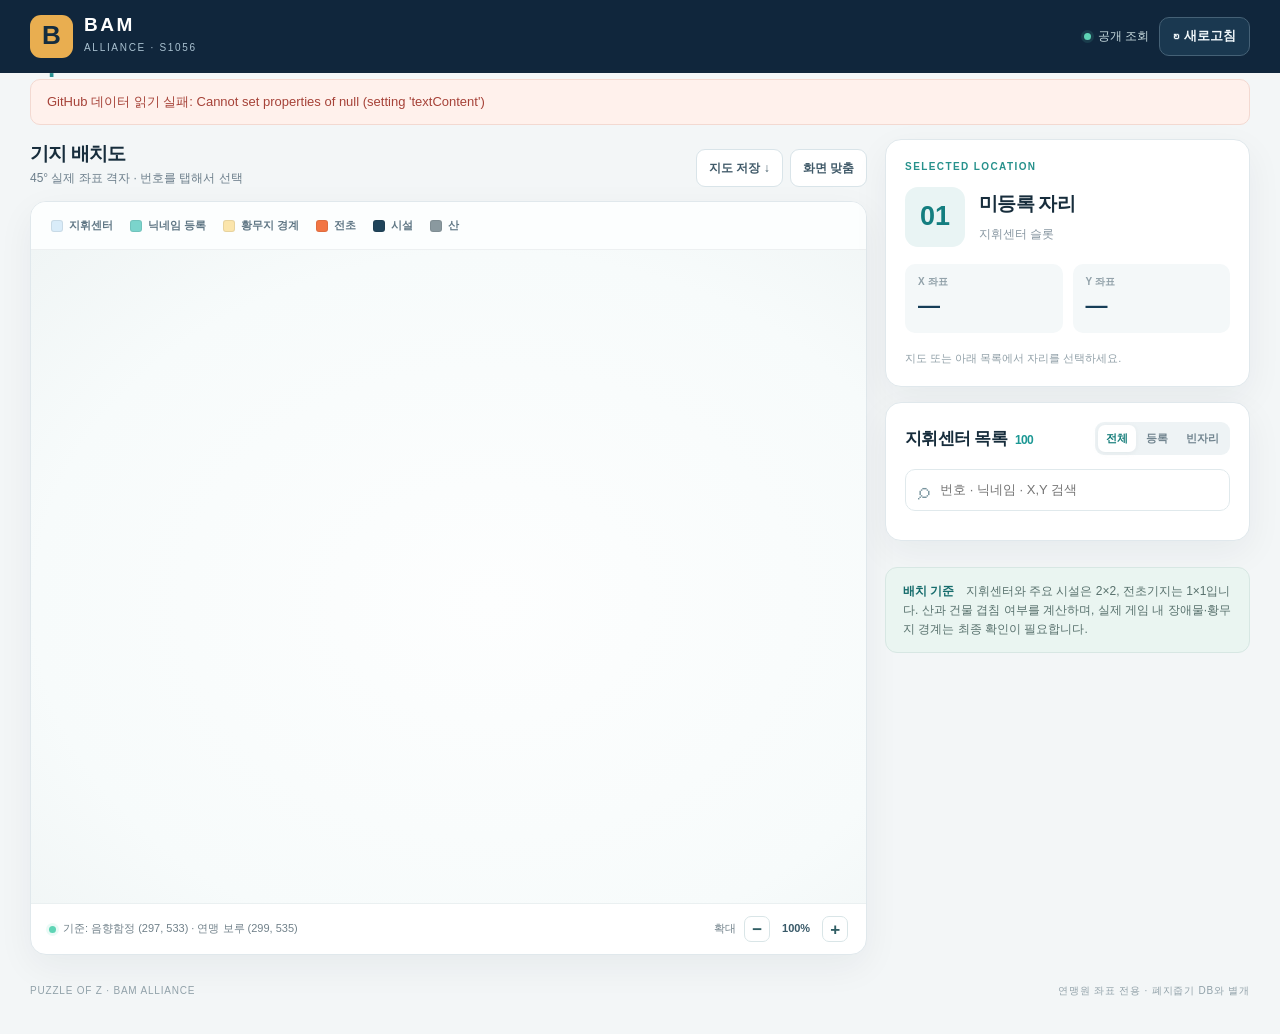
==== commit 26167a1c: "Place BAM alliance map first, then selected coordinate details and member list" ====
--- a/alliance/index.html
+++ b/alliance/index.html
@@ -5,8 +5,8 @@
   <meta name="theme-color" content="#10263c">
   <meta name="description" content="Puzzle of Z BAM 연맹 100자리 기지 배치도와 실시간 좌표·닉네임 관리">
   <title>BAM 연맹 | 기지 좌표 관리</title>
-  <link rel="stylesheet" href="./style.css?v=6">
-  <script defer src="./app.js?v=6"></script>
+  <link rel="stylesheet" href="./style.css?v=7">
+  <script defer src="./app.js?v=7"></script>
 </head>
 <body>
   <header class="topbar">
@@ -15,15 +15,7 @@
     </div>
   </header>
   <main class="container">
-    <section class="intro">
-      <div class="eyebrow">PUZZLE OF Z / BAM BASE PLANNER</div><div class="intro-row"><div><h1>연맹 기지 <em>배치 현황</em></h1><p>검증된 100자리 좌표를 기준으로 닉네임과 배치를 확인합니다. 번호를 선택하면 자세한 정보를 볼 수 있습니다.</p></div><div class="intro-mark" aria-hidden="true">100<span>HQ</span></div></div>
-    </section>
-    <section class="metrics" aria-label="현황">
-      <div class="metric"><span>지휘센터 자리</span><strong id="countTotal">100</strong><small>고정 번호 1–100</small></div>
-      <div class="metric"><span>닉네임 등록</span><strong id="countRegistered">0</strong><small>연맹원 배치 완료</small></div>
-      <div class="metric"><span>빈 자리</span><strong id="countVacant">100</strong><small>등록 가능</small></div>
-      <div class="metric"><span>관리 상태</span><strong id="modeStatus" class="mode-small">공개 조회</strong><small id="updated">기준 좌표 불러오는 중</small></div>
-    </section>
+
     <div id="notice" role="status" aria-live="polite" hidden></div>
     <section class="workbench">
       <div class="view-column">
@@ -33,11 +25,12 @@
           <div class="map-stage" id="mapStage"><svg id="mapSvg" role="img" aria-label="100개 지휘센터와 연맹 시설 좌표 지도" xmlns="http://www.w3.org/2000/svg" tabindex="0"></svg></div>
           <div class="map-foot"><span><i class="foot-dot"></i> 기준: 음향함정 (297, 533) · 연맹 보루 (299, 535)</span><span>확대 <button id="zoomOut" aria-label="축소">−</button><b id="zoomLabel">100%</b><button id="zoomIn" aria-label="확대">+</button></span></div>
         </div>
-        <div class="map-note"><strong>배치 기준</strong> 지휘센터와 주요 시설은 2×2, 전초기지는 1×1입니다. 산과 건물 겹침 여부를 계산하며, 실제 게임 내 장애물·황무지 경계는 최종 확인이 필요합니다.</div>
+
       </div>
       <aside class="side-column">
-        <section class="panel focus-panel"><div class="panel-label">SELECTED LOCATION</div><div class="focus-head"><div class="num-chip" id="selNum">01</div><div><h2 id="selName">미등록 자리</h2><span id="selSub">지휘센터 슬롯</span></div></div><div class="coord-grid"><div><small>X 좌표</small><strong id="selX">—</strong></div><div><small>Y 좌표</small><strong id="selY">—</strong></div></div><button id="editOpen" class="primary-button" hidden>이 자리 수정하기</button><p class="focus-help" id="focusHelp">지도 또는 아래 목록에서 자리를 선택하세요.</p></section>
+        <section class="panel focus-panel" id="detailPanel"><div class="panel-label">SELECTED LOCATION</div><div class="focus-head"><div class="num-chip" id="selNum">01</div><div><h2 id="selName">미등록 자리</h2><span id="selSub">지휘센터 슬롯</span></div></div><div class="coord-grid"><div><small>X 좌표</small><strong id="selX">—</strong></div><div><small>Y 좌표</small><strong id="selY">—</strong></div></div><button id="editOpen" class="primary-button" hidden>이 자리 수정하기</button><p class="focus-help" id="focusHelp">지도 또는 아래 목록에서 자리를 선택하세요.</p></section>
         <section class="panel list-panel"><div class="panel-top"><h2>지휘센터 목록 <span id="listCount">100</span></h2><div class="switches" role="group" aria-label="자리 필터"><button class="active" data-filter="all">전체</button><button data-filter="named">등록</button><button data-filter="vacant">빈자리</button></div></div><label class="search-box"><span>⌕</span><input id="search" type="search" autocomplete="off" placeholder="번호 · 닉네임 · X,Y 검색" aria-label="지휘센터 검색"></label><div id="slotList" class="slot-list"></div></section>
+                <div class="map-note"><strong>배치 기준</strong> 지휘센터와 주요 시설은 2×2, 전초기지는 1×1입니다. 산과 건물 겹침 여부를 계산하며, 실제 게임 내 장애물·황무지 경계는 최종 확인이 필요합니다.</div>
       </aside>
     </section>
     <footer>PUZZLE OF Z · BAM ALLIANCE <span>연맹원 좌표 전용 · 폐지줍기 DB와 별개</span></footer>
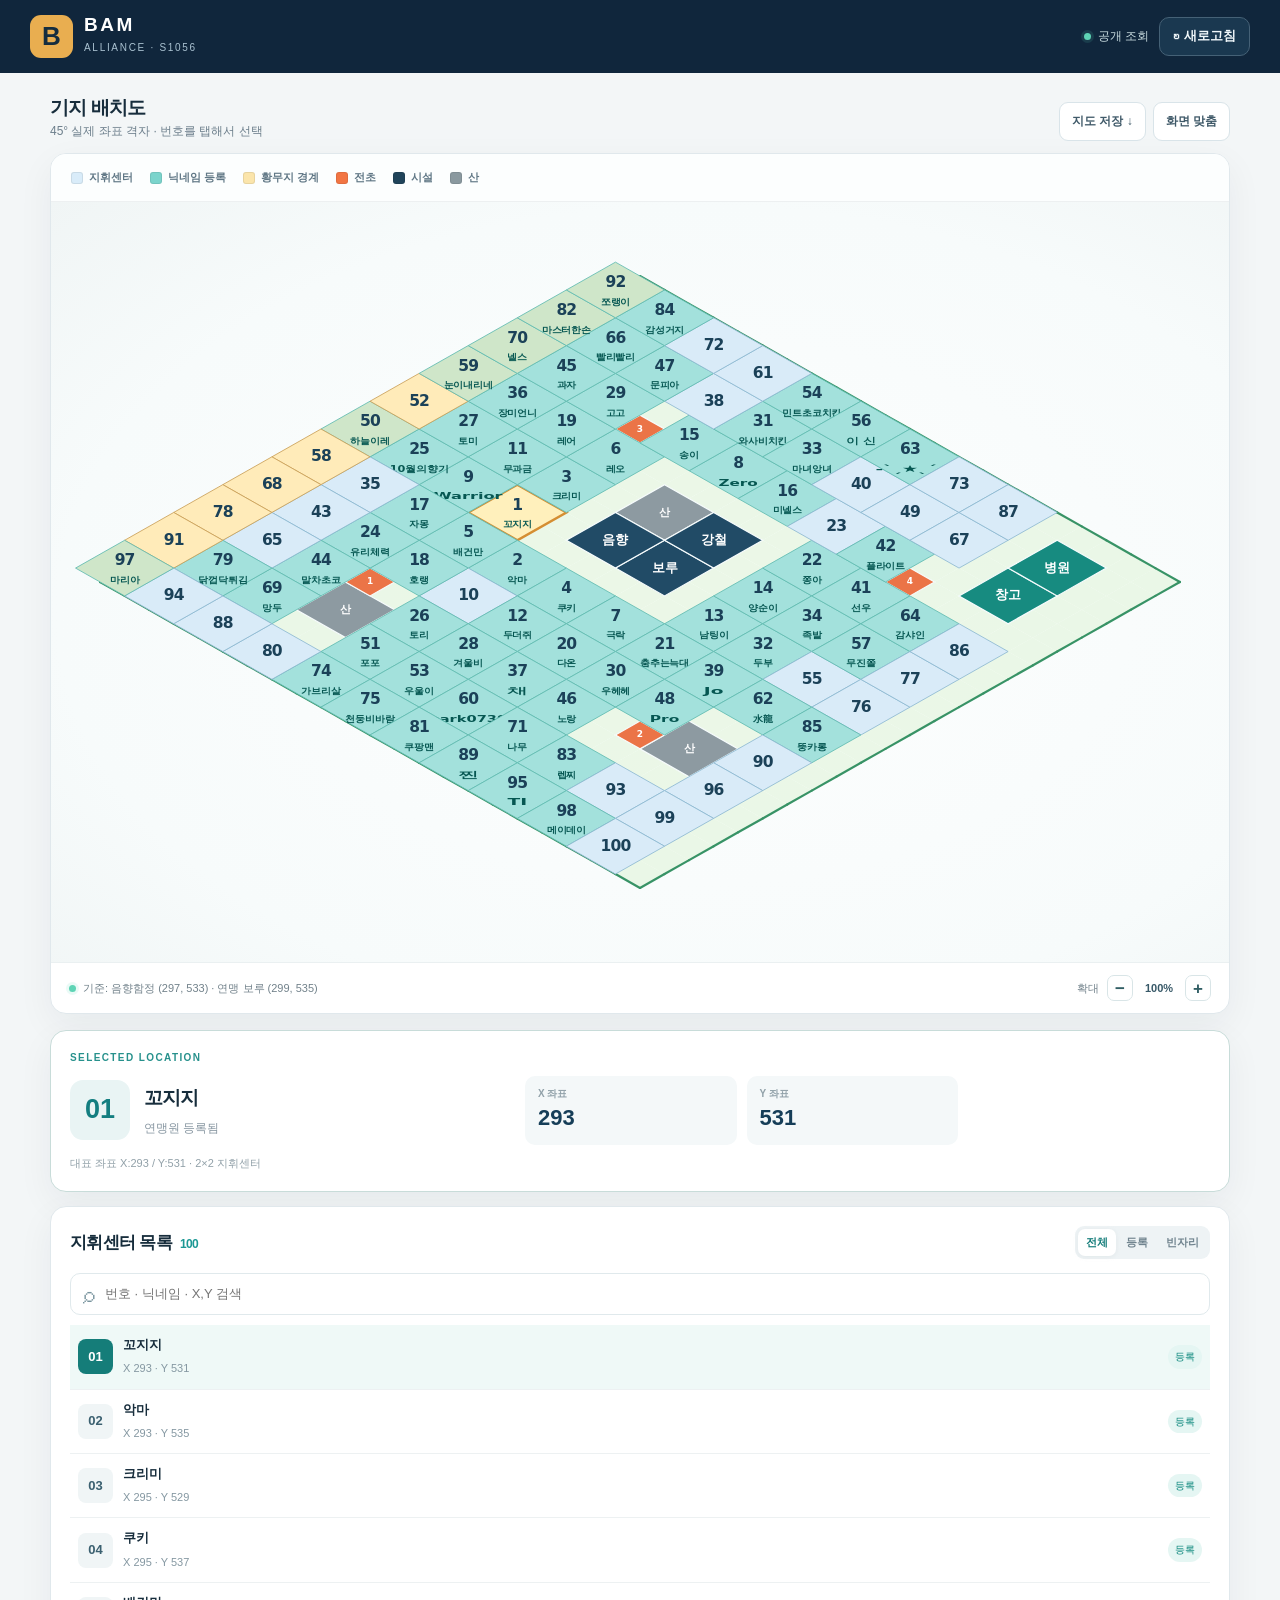
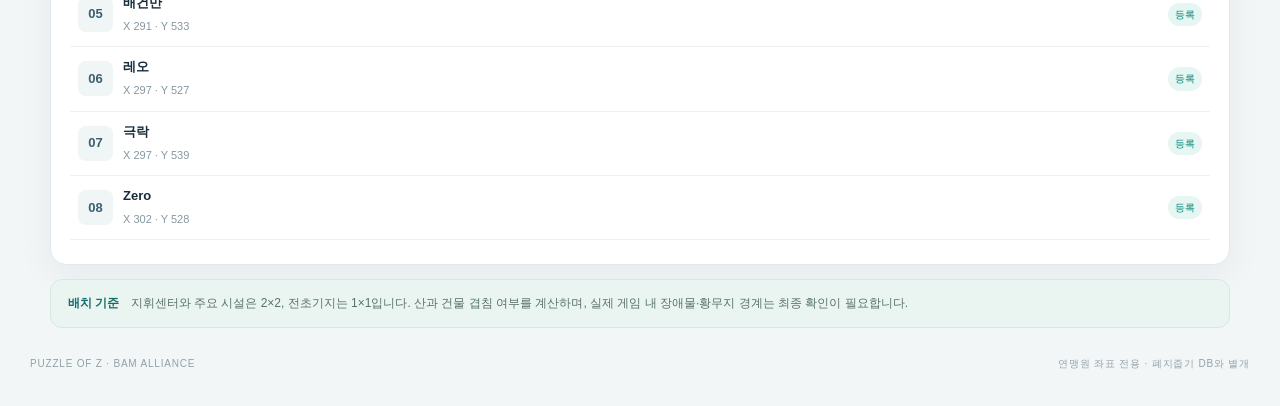
==== commit ecd64129: "Remove decorative B logo dot leaking below BAM navbar" ====
--- a/alliance/index.html
+++ b/alliance/index.html
@@ -10,7 +10,7 @@
 </head>
 <body>
   <header class="topbar">
-    <div class="top-inner"><div class="brand"><a class="brand-symbol" href="./admin.html" aria-label="연맹원 관리 페이지 열기" title="관리 페이지 열기">B<span>·</span></a><a class="brand-word" href="./"><strong>BAM</strong><small>ALLIANCE · S1056</small></a></div>
+    <div class="top-inner"><div class="brand"><a class="brand-symbol" href="./admin.html" aria-label="연맹원 관리 페이지 열기" title="관리 페이지 열기">B</a><a class="brand-word" href="./"><strong>BAM</strong><small>ALLIANCE · S1056</small></a></div>
       <div class="top-actions"><span class="online-indicator"><i></i>공개 조회</span><button class="top-button" id="refresh" title="최신 데이터 다시 읽기">↻ <span>새로고침</span></button></div>
     </div>
   </header>
--- a/alliance/style.css
+++ b/alliance/style.css
@@ -49,3 +49,45 @@
  .auth-header p{font-size:11px}
  .admin-note .admin-tools .reset-button{margin-left:0}
 }
+
+
+/* Map-first BAM layout, 2026-11-09: top counters removed, details follow map */
+.workbench{
+  display:flex;
+  flex-direction:column;
+  align-items:stretch;
+  gap:16px;
+  max-width:1180px;
+  margin:0 auto;
+  padding-top:20px;
+}
+.view-column,.side-column{width:100%;min-width:0;max-width:100%}
+.side-column{display:flex;flex-direction:column;gap:14px}
+.workbench .section-bar{margin:0 0 12px}
+.workbench .map-stage{height:clamp(350px,64vw,760px);min-height:0}
+.workbench .map-note{margin-top:0}
+.workbench .focus-panel{border:1px solid #c8dcd9}
+.workbench .list-panel .slot-list{max-height:520px}
+.workbench .admin-note{margin:0}
+@media (min-width:760px){
+  .workbench .focus-panel{
+    display:grid;
+    grid-template-columns:minmax(210px,1fr) minmax(230px,1fr) minmax(160px,230px);
+    column-gap:22px;
+    row-gap:10px;
+    align-items:center;
+  }
+  .workbench .focus-panel .panel-label{grid-column:1/-1;margin:0}
+  .workbench .focus-panel .focus-head{grid-column:1}
+  .workbench .focus-panel .coord-grid{grid-column:2;margin:0}
+  .workbench .focus-panel .primary-button:not([hidden]){grid-column:3;margin:0}
+  .workbench .focus-panel .focus-help{grid-column:1/-1;margin:0}
+}
+@media (max-width:700px){
+  .workbench{padding-top:15px;gap:12px}
+  .workbench .section-bar{margin-bottom:10px}
+  .workbench .map-stage{height:350px;min-height:0}
+  .workbench .focus-panel{padding:15px}
+  .workbench .focus-panel .coord-grid{margin:13px 0}
+  .workbench .list-panel .slot-list{max-height:460px}
+}
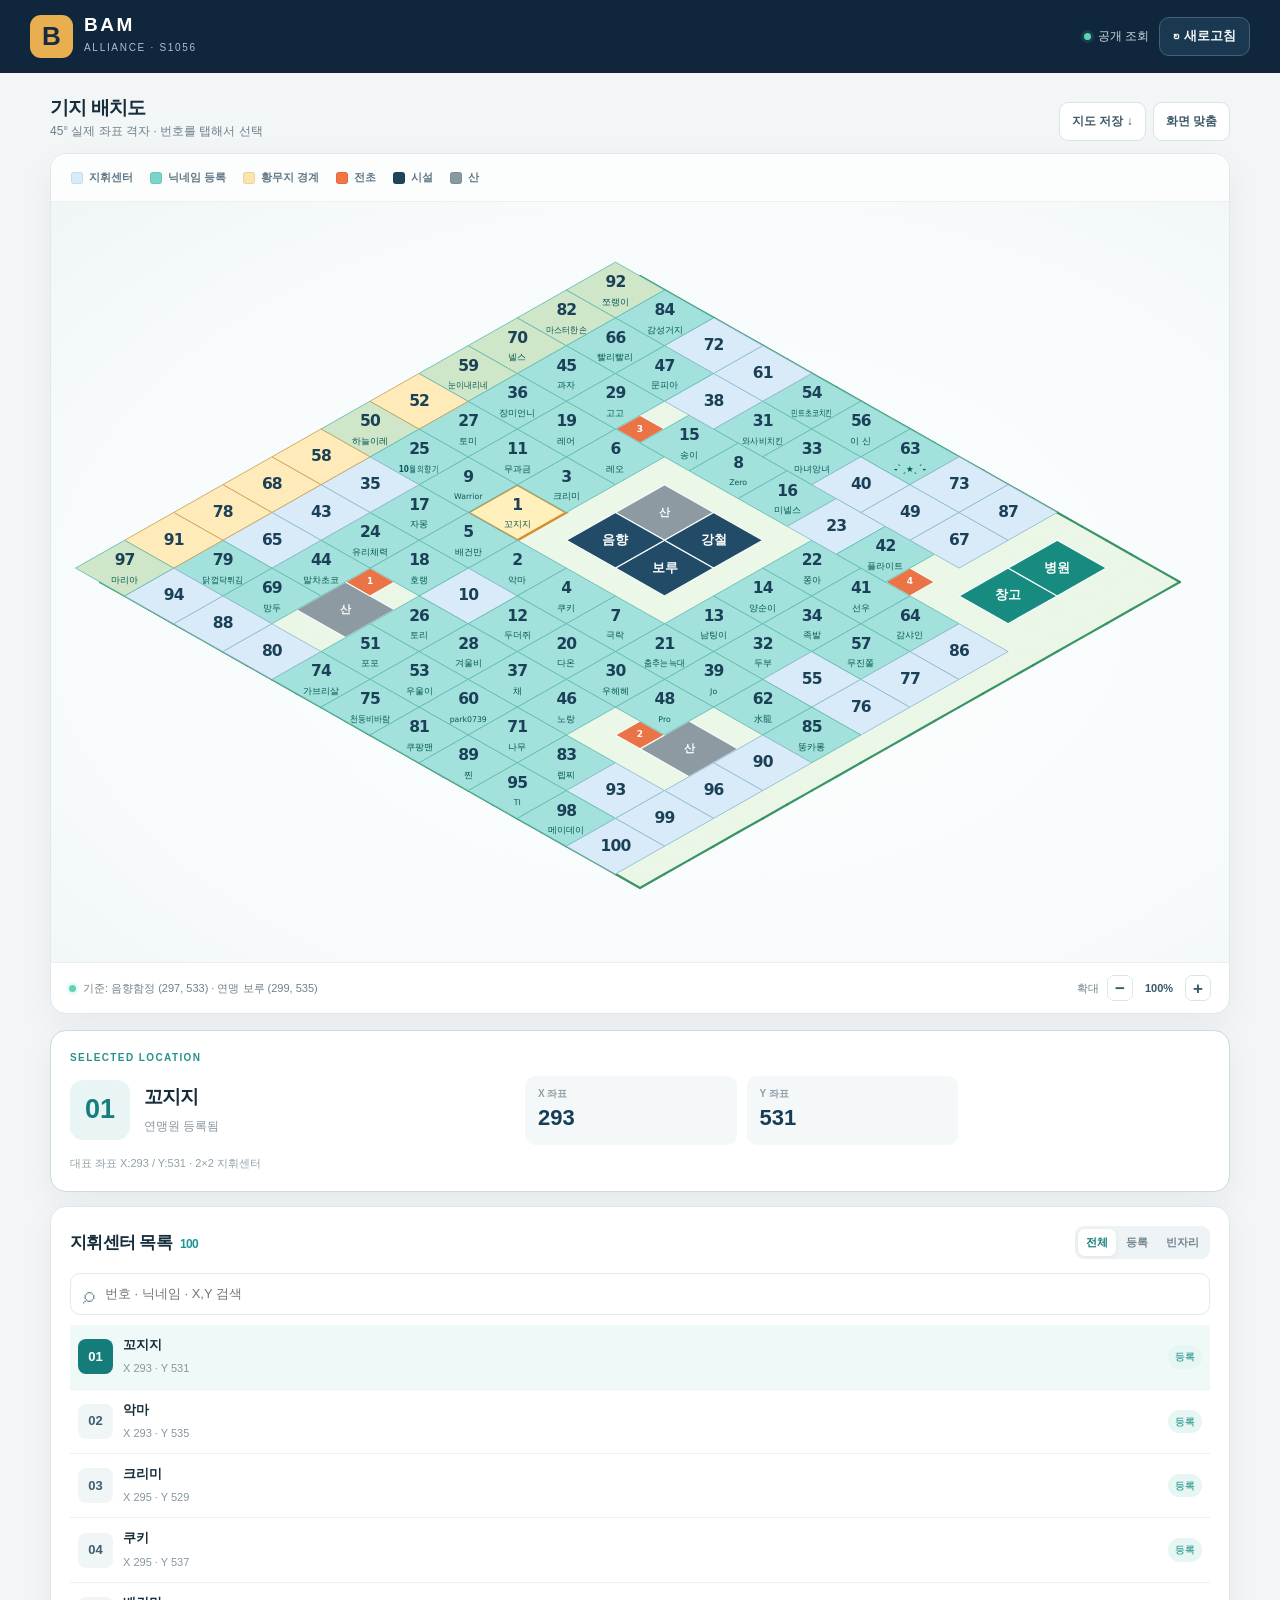
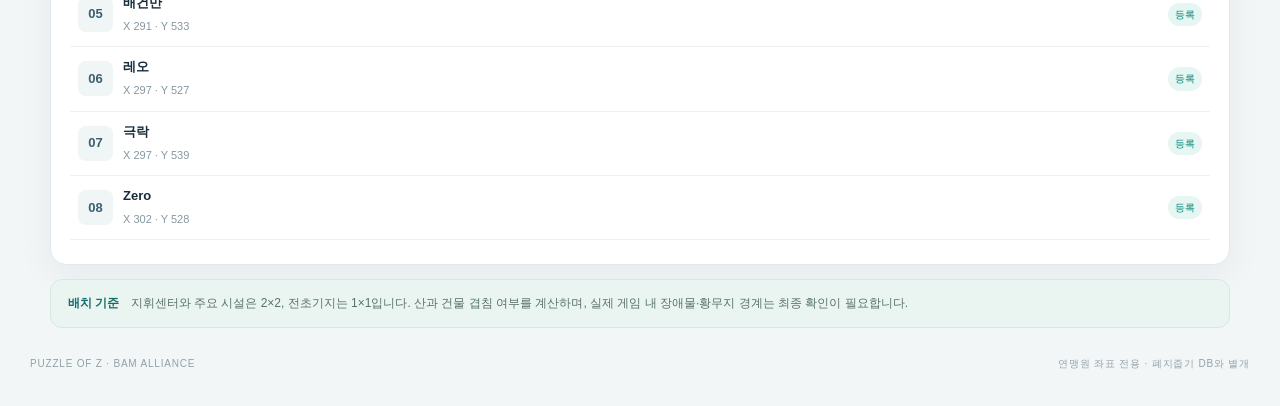
==== commit 471f96a6: "Load compact light-weight map text and mobile details fix" ====
--- a/alliance/index.html
+++ b/alliance/index.html
@@ -5,8 +5,8 @@
   <meta name="theme-color" content="#10263c">
   <meta name="description" content="Puzzle of Z BAM 연맹 100자리 기지 배치도와 실시간 좌표·닉네임 관리">
   <title>BAM 연맹 | 기지 좌표 관리</title>
-  <link rel="stylesheet" href="./style.css?v=7">
-  <script defer src="./app.js?v=7"></script>
+  <link rel="stylesheet" href="./style.css?v=8">
+  <script defer src="./app.js?v=8"></script>
 </head>
 <body>
   <header class="topbar">
--- a/alliance/style.css
+++ b/alliance/style.css
@@ -91,3 +91,24 @@
   .workbench .focus-panel .coord-grid{margin:13px 0}
   .workbench .list-panel .slot-list{max-height:460px}
 }
+
+
+/* Text-fit fix: English HQ names were too large for the diamond cells. */
+.map-stage .hq-nick{
+  font-family:-apple-system,BlinkMacSystemFont,"Noto Sans KR","Apple SD Gothic Neo",system-ui,sans-serif;
+  font-size:10.5px;
+  font-weight:550;
+  letter-spacing:0;
+}
+.map-stage .hq-nick.latin{font-size:9.5px;font-weight:500}
+.workbench .side-column{align-items:stretch}
+.workbench .side-column>.panel,.workbench .side-column>.admin-note{width:100%;min-width:0}
+.workbench .focus-head{min-width:0}
+.workbench .focus-head>div:last-child{min-width:0;flex:1}
+.workbench .focus-head h2{
+  font-size:clamp(16px,4vw,19px);
+  font-weight:650;
+  line-height:1.3;
+  overflow-wrap:anywhere;
+  word-break:break-word;
+}
